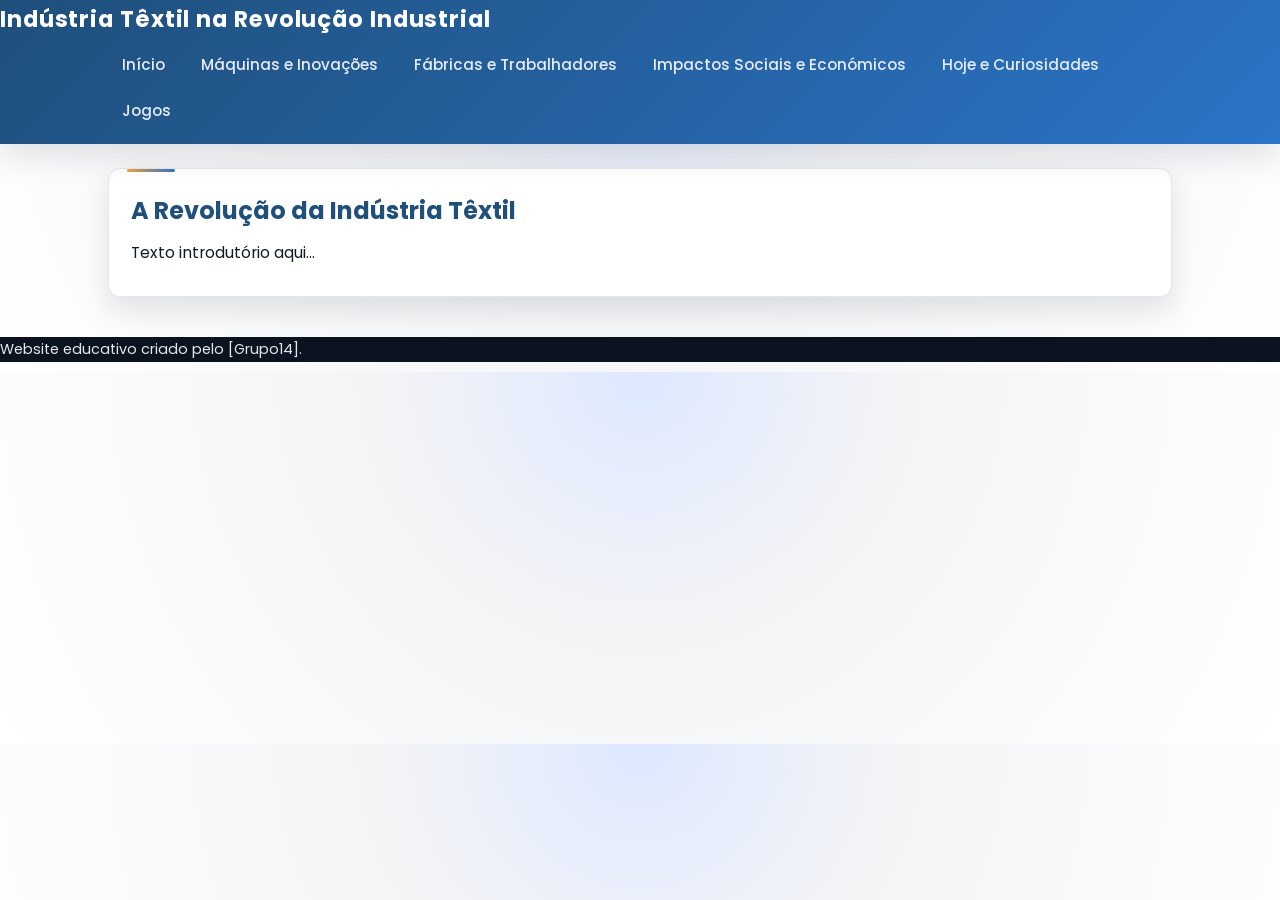
==== index.html @ 70cdae0c "Update index.html" ====
<!DOCTYPE html>
<html lang="pt">
<head>
  <meta charset="UTF-8">
  <title>Indústria Têxtil na Revolução Industrial</title>
  <link rel="stylesheet" href="style.css">
</head>
<body>
  <header>
    <h1>Indústria Têxtil na Revolução Industrial</h1>
    <nav>
      <a href="index.html">Início</a>
      <a href="maquinas.html">Máquinas e Inovações</a>
      <a href="fabricas.html">Fábricas e Trabalhadores</a>
      <a href="impactos.html">Impactos Sociais e Económicos</a>
      <a href="hoje.html">Hoje e Curiosidades</a>
      <a href="jogos.html">Jogos</a>
    </nav>
  </header>

  <main>
    <section>
      <h2>A Revolução da Indústria Têxtil</h2>
      <p>Texto introdutório aqui...</p>
    </section>
  </main>

  <footer>
    <p>Website educativo criado pelo [Grupo14].</p>
  </footer>
</body>
</html>
---- style.css ----
/* =========================
   FONTES E CORES
   ========================= */
@import url('https://fonts.googleapis.com/css2?family=Poppins:wght@300;400;600;700&display=swap');

:root {
  --bg: #f3f4f6;
  --bg-alt: #ffffff;
  --primary: #1f4f7b;      /* azul escuro */
  --primary-soft: #2b74c8; /* azul mais vivo */
  --accent: #f2a33a;       /* laranja */
  --text: #111827;
  --text-light: #6b7280;
  --border: #e5e7eb;
  --radius: 12px;
  --shadow: 0 12px 30px rgba(15, 23, 42, 0.12);
  --max-width: 1100px;
}

/* Reset básico */
* {
  margin: 0;
  padding: 0;
  box-sizing: border-box;
}

/* =========================
   BASE
   ========================= */
html {
  scroll-behavior: smooth;
}

body {
  font-family: 'Poppins', system-ui, -apple-system, BlinkMacSystemFont, sans-serif;
  background: radial-gradient(circle at top, #dde8ff 0, #f3f4f6 35%, #ffffff 100%);
  color: var(--text);
  line-height: 1.7;
}

/* =========================
   HEADER + NAVBAR
   ========================= */
header {
  background: linear-gradient(135deg, var(--primary), var(--primary-soft));
  color: #fff;
  box-shadow: var(--shadow);
  position: sticky;
  top: 0;
  z-index: 10;
}

header .wrapper,
footer .wrapper {
  max-width: var(--max-width);
  margin: 0 auto;
  padding: 12px 18px;
  display: flex;
  align-items: center;
  justify-content: space-between;
}

header h1 {
  font-size: 1.4rem;
  font-weight: 700;
  letter-spacing: 0.04em;
}

/* Se não usares .wrapper no HTML, não faz mal: o nav também funciona */
nav {
  max-width: var(--max-width);
  margin: 0 auto;
  padding: 8px 18px 14px;
  display: flex;
  flex-wrap: wrap;
  gap: 8px;
}

/* Estilo dos links do menu */
nav a {
  color: #e5ecff;
  text-decoration: none;
  padding: 6px 14px;
  border-radius: 999px;
  font-weight: 500;
  font-size: 0.95rem;
  transition: background 0.2s ease, transform 0.15s ease, box-shadow 0.15s ease;
}

nav a:hover {
  background: rgba(255, 255, 255, 0.18);
  box-shadow: 0 6px 14px rgba(15, 23, 42, 0.25);
  transform: translateY(-1px);
}

/* Responsivo */
@media (max-width: 720px) {
  header h1 {
    font-size: 1.1rem;
  }
  nav {
    flex-direction: row;
    flex-wrap: wrap;
  }
}

/* =========================
   MAIN / CONTEÚDO
   ========================= */
main {
  max-width: var(--max-width);
  margin: 24px auto 40px;
  padding: 0 18px;
}

/* Secções como cartões */
section {
  background: var(--bg-alt);
  border-radius: var(--radius);
  border: 1px solid var(--border);
  padding: 22px 22px 20px;
  margin-bottom: 22px;
  box-shadow: var(--shadow);
  position: relative;
  overflow: hidden;
}

/* Barra colorida discreta no topo das secções */
section::before {
  content: "";
  position: absolute;
  top: 0;
  left: 18px;
  width: 48px;
  height: 3px;
  border-radius: 999px;
  background: linear-gradient(90deg, var(--accent), var(--primary-soft));
}

/* Títulos */
h2 {
  font-size: 1.5rem;
  color: var(--primary);
  margin-bottom: 8px;
}

h3 {
  font-size: 1.15rem;
  color: var(--primary-soft);
  margin-top: 12px;
  margin-bottom: 4px;
}

/* Texto */
p {
  font-size: 0.98rem;
  color: var(--text);
  margin-bottom: 10px;
}

p + p {
  margin-top: 2px;
}

/* Texto mais leve (se quiseres usar <span class="sub">...) */
.sub {
  color: var(--text-light);
  font-size: 0.9rem;
}

/* Listas (linha do tempo, curiosidades) */
ul {
  list-style: none;
  margin-top: 8px;
}

ul li {
  position: relative;
  padding-left: 22px;
  margin-bottom: 6px;
  color: var(--text);
}

ul li::before {
  content: "";
  position: absolute;
  left: 6px;
  top: 8px;
  width: 8px;
  height: 8px;
  border-radius: 999px;
  background: var(--accent);
}

/* Links dentro do texto */
main a {
  color: var(--primary-soft);
  text-decoration: underline;
  text-underline-offset: 3px;
  text-decoration-thickness: 2px;
}

main a:hover {
  color: var(--accent);
}

/* =========================
   IMAGENS
   ========================= */
img {
  max-width: 100%;
  height: auto;
  border-radius: 10px;
  display: block;
  margin: 10px auto 0;
  box-shadow: 0 10px 20px rgba(15, 23, 42, 0.25);
}

/* =========================
   FOOTER
   ========================= */
footer {
  background: #0b1220;
  color: #e5e7eb;
  margin-top: 24px;
}

footer .wrapper {
  padding-top: 14px;
  padding-bottom: 14px;
  text-align: center;
}

footer p {
  font-size: 0.9rem;
  color: #e5e7eb;
}

/* =========================
   RESPONSIVO EXTRA
   ========================= */
@media (max-width: 480px) {
  main {
    padding: 0 12px;
  }
  section {
    padding: 18px 16px 16px;
  }
  h2 {
    font-size: 1.3rem;
  }
  p {
    font-size: 0.95rem;
  }
}
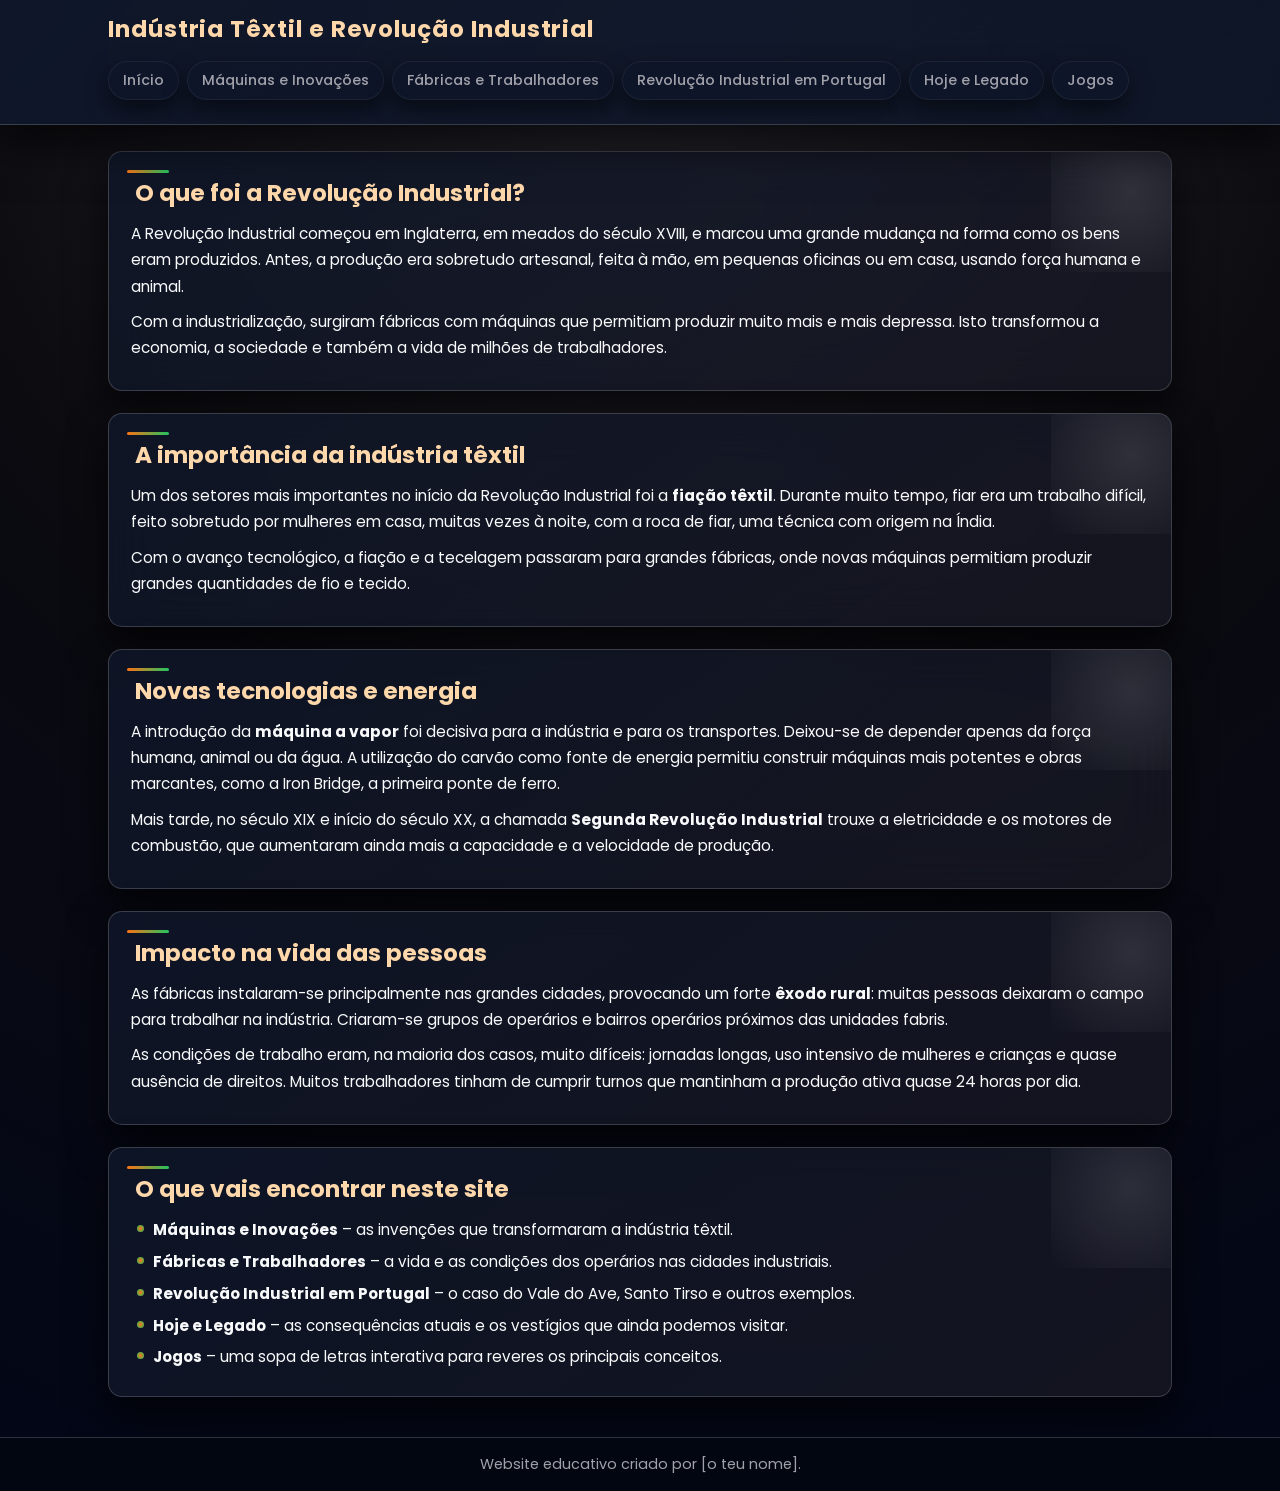
==== commit 8fc9f0f5: "Update index.html" ====
--- a/index.html
+++ b/index.html
@@ -2,31 +2,93 @@
 <html lang="pt">
 <head>
   <meta charset="UTF-8">
-  <title>Indústria Têxtil na Revolução Industrial</title>
+  <title>Início – Revolução Industrial</title>
   <link rel="stylesheet" href="style.css">
 </head>
 <body>
-  <header>
-    <h1>Indústria Têxtil na Revolução Industrial</h1>
-    <nav>
-      <a href="index.html">Início</a>
-      <a href="maquinas.html">Máquinas e Inovações</a>
-      <a href="fabricas.html">Fábricas e Trabalhadores</a>
-      <a href="impactos.html">Impactos Sociais e Económicos</a>
-      <a href="hoje.html">Hoje e Curiosidades</a>
-      <a href="jogos.html">Jogos</a>
-    </nav>
-  </header>
+<header>
+  <h1>Indústria Têxtil e Revolução Industrial</h1>
+  <nav>
+    <a href="index.html">Início</a>
+    <a href="maquinas.html">Máquinas e Inovações</a>
+    <a href="fabricas.html">Fábricas e Trabalhadores</a>
+    <a href="portugal.html">Revolução Industrial em Portugal</a>
+    <a href="hoje.html">Hoje e Legado</a>
+    <a href="jogos.html">Jogos</a>
+  </nav>
+</header>
 
-  <main>
-    <section>
-      <h2>A Revolução da Indústria Têxtil</h2>
-      <p>Texto introdutório aqui...</p>
-    </section>
-  </main>
+<main>
+  <section>
+    <h2>O que foi a Revolução Industrial?</h2>
+    <p>
+      A Revolução Industrial começou em Inglaterra, em meados do século XVIII, e marcou uma grande
+      mudança na forma como os bens eram produzidos. Antes, a produção era sobretudo artesanal,
+      feita à mão, em pequenas oficinas ou em casa, usando força humana e animal.
+    </p>
+    <p>
+      Com a industrialização, surgiram fábricas com máquinas que permitiam produzir muito mais e
+      mais depressa. Isto transformou a economia, a sociedade e também a vida de milhões de
+      trabalhadores.
+    </p>
+  </section>
 
-  <footer>
-    <p>Website educativo criado pelo [Grupo14].</p>
-  </footer>
+  <section>
+    <h2>A importância da indústria têxtil</h2>
+    <p>
+      Um dos setores mais importantes no início da Revolução Industrial foi a <strong>fiação têxtil</strong>.
+      Durante muito tempo, fiar era um trabalho difícil, feito sobretudo por mulheres em casa,
+      muitas vezes à noite, com a roca de fiar, uma técnica com origem na Índia.
+    </p>
+    <p>
+      Com o avanço tecnológico, a fiação e a tecelagem passaram para grandes fábricas, onde
+      novas máquinas permitiam produzir grandes quantidades de fio e tecido.
+    </p>
+  </section>
+
+  <section>
+    <h2>Novas tecnologias e energia</h2>
+    <p>
+      A introdução da <strong>máquina a vapor</strong> foi decisiva para a indústria e para os transportes.
+      Deixou-se de depender apenas da força humana, animal ou da água. A utilização do carvão
+      como fonte de energia permitiu construir máquinas mais potentes e obras marcantes, como a
+      Iron Bridge, a primeira ponte de ferro.
+    </p>
+    <p>
+      Mais tarde, no século XIX e início do século XX, a chamada <strong>Segunda Revolução Industrial</strong>
+      trouxe a eletricidade e os motores de combustão, que aumentaram ainda mais a capacidade
+      e a velocidade de produção.
+    </p>
+  </section>
+
+  <section>
+    <h2>Impacto na vida das pessoas</h2>
+    <p>
+      As fábricas instalaram-se principalmente nas grandes cidades, provocando um forte <strong>êxodo
+      rural</strong>: muitas pessoas deixaram o campo para trabalhar na indústria. Criaram-se grupos
+      de operários e bairros operários próximos das unidades fabris.
+    </p>
+    <p>
+      As condições de trabalho eram, na maioria dos casos, muito difíceis: jornadas longas,
+      uso intensivo de mulheres e crianças e quase ausência de direitos. Muitos trabalhadores
+      tinham de cumprir turnos que mantinham a produção ativa quase 24 horas por dia.
+    </p>
+  </section>
+
+  <section>
+    <h2>O que vais encontrar neste site</h2>
+    <ul>
+      <li><strong>Máquinas e Inovações</strong> – as invenções que transformaram a indústria têxtil.</li>
+      <li><strong>Fábricas e Trabalhadores</strong> – a vida e as condições dos operários nas cidades industriais.</li>
+      <li><strong>Revolução Industrial em Portugal</strong> – o caso do Vale do Ave, Santo Tirso e outros exemplos.</li>
+      <li><strong>Hoje e Legado</strong> – as consequências atuais e os vestígios que ainda podemos visitar.</li>
+      <li><strong>Jogos</strong> – uma sopa de letras interativa para reveres os principais conceitos.</li>
+    </ul>
+  </section>
+</main>
+
+<footer>
+  <p>Website educativo criado por [o teu nome].</p>
+</footer>
 </body>
 </html>
--- a/style.css
+++ b/style.css
@@ -1,23 +1,24 @@
 /* =========================
-   FONTES E CORES
+   FONTES E VARIÁVEIS
    ========================= */
 @import url('https://fonts.googleapis.com/css2?family=Poppins:wght@300;400;600;700&display=swap');
 
 :root {
-  --bg: #f3f4f6;
-  --bg-alt: #ffffff;
-  --primary: #1f4f7b;      /* azul escuro */
-  --primary-soft: #2b74c8; /* azul mais vivo */
-  --accent: #f2a33a;       /* laranja */
-  --text: #111827;
-  --text-light: #6b7280;
-  --border: #e5e7eb;
-  --radius: 12px;
-  --shadow: 0 12px 30px rgba(15, 23, 42, 0.12);
+  --bg-gradient: radial-gradient(circle at top, #27272f 0, #0b0b10 45%, #020617 100%);
+  --panel: rgba(15, 23, 42, 0.82);
+  --panel-soft: rgba(24, 24, 35, 0.78);
+  --border: rgba(248, 250, 252, 0.18);
+  --accent: #f97316;      /* laranja */
+  --accent-soft: #fed7aa;
+  --accent-2: #22c55e;    /* verde */
+  --text: #f9fafb;
+  --text-muted: #a1a1aa;
+  --radius: 14px;
+  --shadow: 0 18px 40px rgba(0, 0, 0, 0.65);
   --max-width: 1100px;
 }
 
-/* Reset básico */
+/* Reset */
 * {
   margin: 0;
   padding: 0;
@@ -33,142 +34,165 @@
 
 body {
   font-family: 'Poppins', system-ui, -apple-system, BlinkMacSystemFont, sans-serif;
-  background: radial-gradient(circle at top, #dde8ff 0, #f3f4f6 35%, #ffffff 100%);
+  background: var(--bg-gradient);
   color: var(--text);
   line-height: 1.7;
 }
 
 /* =========================
-   HEADER + NAVBAR
+   HEADER + NAVBAR (GLASS)
    ========================= */
 header {
-  background: linear-gradient(135deg, var(--primary), var(--primary-soft));
-  color: #fff;
-  box-shadow: var(--shadow);
   position: sticky;
   top: 0;
-  z-index: 10;
-}
-
-header .wrapper,
-footer .wrapper {
+  z-index: 20;
+  background: linear-gradient(
+      135deg,
+      rgba(15, 23, 42, 0.96),
+      rgba(15, 23, 42, 0.86)
+    );
+  backdrop-filter: blur(20px);
+  -webkit-backdrop-filter: blur(20px);
+  border-bottom: 1px solid var(--border);
+  box-shadow: var(--shadow);
+}
+
+header h1 {
   max-width: var(--max-width);
   margin: 0 auto;
-  padding: 12px 18px;
-  display: flex;
-  align-items: center;
-  justify-content: space-between;
-}
-
-header h1 {
-  font-size: 1.4rem;
+  padding: 10px 18px 0;
+  font-size: 1.45rem;
   font-weight: 700;
   letter-spacing: 0.04em;
-}
-
-/* Se não usares .wrapper no HTML, não faz mal: o nav também funciona */
+  color: var(--accent-soft);
+}
+
+/* NAV */
 nav {
   max-width: var(--max-width);
-  margin: 0 auto;
+  margin: 4px auto 10px;
   padding: 8px 18px 14px;
   display: flex;
   flex-wrap: wrap;
   gap: 8px;
 }
 
-/* Estilo dos links do menu */
 nav a {
-  color: #e5ecff;
+  color: var(--text-muted);
   text-decoration: none;
   padding: 6px 14px;
   border-radius: 999px;
   font-weight: 500;
-  font-size: 0.95rem;
-  transition: background 0.2s ease, transform 0.15s ease, box-shadow 0.15s ease;
+  font-size: 0.9rem;
+  background: rgba(15, 23, 42, 0.78);
+  border: 1px solid rgba(248, 250, 252, 0.06);
+  backdrop-filter: blur(12px);
+  -webkit-backdrop-filter: blur(12px);
+  box-shadow: 0 10px 22px rgba(0, 0, 0, 0.5);
+  transition: background 0.2s ease, color 0.2s ease, transform 0.12s ease,
+    box-shadow 0.12s ease, border-color 0.2s ease;
 }
 
 nav a:hover {
-  background: rgba(255, 255, 255, 0.18);
-  box-shadow: 0 6px 14px rgba(15, 23, 42, 0.25);
+  background: rgba(15, 23, 42, 0.98);
+  color: var(--accent-soft);
+  border-color: rgba(248, 250, 252, 0.3);
   transform: translateY(-1px);
+  box-shadow: 0 16px 30px rgba(0, 0, 0, 0.65);
 }
 
 /* Responsivo */
 @media (max-width: 720px) {
   header h1 {
-    font-size: 1.1rem;
-  }
-  nav {
-    flex-direction: row;
-    flex-wrap: wrap;
-  }
-}
-
-/* =========================
-   MAIN / CONTEÚDO
+    font-size: 1.15rem;
+  }
+}
+
+/* =========================
+   MAIN / SEÇÕES (PAINÉIS)
    ========================= */
 main {
   max-width: var(--max-width);
-  margin: 24px auto 40px;
+  margin: 26px auto 40px;
   padding: 0 18px;
 }
 
-/* Secções como cartões */
 section {
-  background: var(--bg-alt);
+  position: relative;
+  margin-bottom: 22px;
+  padding: 22px 22px 20px;
   border-radius: var(--radius);
+  background: linear-gradient(
+      145deg,
+      var(--panel),
+      var(--panel-soft)
+    );
   border: 1px solid var(--border);
-  padding: 22px 22px 20px;
-  margin-bottom: 22px;
+  backdrop-filter: blur(25px);
+  -webkit-backdrop-filter: blur(25px);
   box-shadow: var(--shadow);
-  position: relative;
   overflow: hidden;
 }
 
-/* Barra colorida discreta no topo das secções */
+/* brilho decorativo */
 section::before {
   content: "";
   position: absolute;
-  top: 0;
+  top: -40px;
+  right: -40px;
+  width: 160px;
+  height: 160px;
+  background: radial-gradient(circle, rgba(248, 250, 252, 0.13), transparent);
+  opacity: 0.9;
+}
+
+/* barra colorida junto ao título */
+section::after {
+  content: "";
+  position: absolute;
+  top: 18px;
   left: 18px;
-  width: 48px;
+  width: 42px;
   height: 3px;
   border-radius: 999px;
-  background: linear-gradient(90deg, var(--accent), var(--primary-soft));
-}
-
-/* Títulos */
+  background: linear-gradient(90deg, var(--accent), var(--accent-2));
+}
+
+/* =========================
+   TÍTULOS E TEXTO
+   ========================= */
 h2 {
-  font-size: 1.5rem;
-  color: var(--primary);
+  font-size: 1.45rem;
+  color: var(--accent-soft);
   margin-bottom: 8px;
+  padding-left: 4px;
 }
 
 h3 {
-  font-size: 1.15rem;
-  color: var(--primary-soft);
+  font-size: 1.1rem;
+  color: var(--accent);
   margin-top: 12px;
   margin-bottom: 4px;
 }
 
-/* Texto */
 p {
-  font-size: 0.98rem;
+  font-size: 0.96rem;
   color: var(--text);
-  margin-bottom: 10px;
+  margin-bottom: 9px;
 }
 
 p + p {
   margin-top: 2px;
 }
 
-/* Texto mais leve (se quiseres usar <span class="sub">...) */
 .sub {
-  color: var(--text-light);
-  font-size: 0.9rem;
-}
-
-/* Listas (linha do tempo, curiosidades) */
+  font-size: 0.88rem;
+  color: var(--text-muted);
+}
+
+/* =========================
+   LISTAS
+   ========================= */
 ul {
   list-style: none;
   margin-top: 8px;
@@ -179,6 +203,7 @@
   padding-left: 22px;
   margin-bottom: 6px;
   color: var(--text);
+  font-size: 0.95rem;
 }
 
 ul li::before {
@@ -186,54 +211,171 @@
   position: absolute;
   left: 6px;
   top: 8px;
-  width: 8px;
-  height: 8px;
-  border-radius: 999px;
-  background: var(--accent);
-}
-
-/* Links dentro do texto */
+  width: 7px;
+  height: 7px;
+  border-radius: 999px;
+  background: radial-gradient(circle, var(--accent), var(--accent-2));
+}
+
+/* =========================
+   IMAGENS
+   ========================= */
+img {
+  max-width: 100%;
+  height: auto;
+  border-radius: 12px;
+  display: block;
+  margin: 10px auto 0;
+  box-shadow: 0 16px 35px rgba(0, 0, 0, 0.7);
+  border: 1px solid rgba(248, 250, 252, 0.12);
+}
+
+/* =========================
+   LINKS NO CONTEÚDO
+   ========================= */
 main a {
-  color: var(--primary-soft);
+  color: var(--accent-soft);
   text-decoration: underline;
   text-underline-offset: 3px;
   text-decoration-thickness: 2px;
 }
 
 main a:hover {
-  color: var(--accent);
-}
-
-/* =========================
-   IMAGENS
-   ========================= */
-img {
-  max-width: 100%;
-  height: auto;
-  border-radius: 10px;
-  display: block;
-  margin: 10px auto 0;
-  box-shadow: 0 10px 20px rgba(15, 23, 42, 0.25);
+  color: var(--accent-2);
+}
+
+/* =========================
+   SOPA DE LETRAS (para jogos.html)
+   ========================= */
+.sopa-container {
+  display: flex;
+  flex-direction: column;
+  gap: 16px;
+  align-items: center;
+}
+
+.sopa-grid {
+  border-collapse: collapse;
+  margin-top: 10px;
+  user-select: none;
+}
+
+.sopa-grid td {
+  width: 32px;
+  height: 32px;
+  text-align: center;
+  vertical-align: middle;
+  border: 1px solid rgba(248, 250, 252, 0.25);
+  font-weight: 600;
+  text-transform: uppercase;
+  cursor: pointer;
+  background-color: rgba(15, 23, 42, 0.9);
+  color: #f9fafb; /* letras sempre visíveis */
+  transition: background 0.15s ease, color 0.15s ease, transform 0.08s ease;
+}
+
+.sopa-grid td:hover {
+  transform: translateY(-1px);
+}
+
+.sopa-grid td.selecionado {
+  background-color: #4b5563;
+  color: #f9fafb;
+}
+
+.sopa-grid td.certo {
+  background-color: #22c55e;
+  color: #ffffff;
+}
+
+.sopa-grid td.errado {
+  background-color: #fecaca;
+  color: #111827;
+}
+
+.lista-palavras {
+  display: flex;
+  flex-wrap: wrap;
+  gap: 8px 16px;
+  justify-content: center;
+  margin-top: 10px;
+}
+
+.lista-palavras span {
+  background: rgba(24, 24, 35, 0.85);
+  border-radius: 999px;
+  padding: 4px 10px;
+  font-size: 0.85rem;
+  font-weight: 600;
+  text-transform: uppercase;
+  color: var(--accent-soft);
+  border: 1px solid rgba(248, 250, 252, 0.18);
+}
+
+.lista-palavras span.encontrada {
+  background: #22c55e;
+  color: #ffffff;
+}
+
+.dica {
+  font-size: 0.9rem;
+  color: var(--text-muted);
+  text-align: center;
+  margin-top: 6px;
+}
+
+.botoes-jogo {
+  display: flex;
+  gap: 10px;
+  margin-top: 10px;
+  justify-content: center;
+  flex-wrap: wrap;
+}
+
+.botoes-jogo button {
+  padding: 6px 14px;
+  border-radius: 999px;
+  border: 1px solid rgba(248, 250, 252, 0.25);
+  background: rgba(24, 24, 35, 0.9);
+  color: var(--text);
+  font-weight: 600;
+  cursor: pointer;
+  box-shadow: 0 10px 24px rgba(0, 0, 0, 0.55);
+  transition: background 0.2s ease, transform 0.1s ease, box-shadow 0.1s ease,
+    border-color 0.2s ease;
+}
+
+.botoes-jogo button:hover {
+  background: rgba(15, 23, 42, 1);
+  border-color: var(--accent-soft);
+  transform: translateY(-1px);
+  box-shadow: 0 14px 30px rgba(0, 0, 0, 0.7);
+}
+
+.mensagem {
+  margin-top: 8px;
+  font-size: 0.95rem;
+  text-align: center;
+  font-weight: 600;
 }
 
 /* =========================
    FOOTER
    ========================= */
 footer {
-  background: #0b1220;
-  color: #e5e7eb;
-  margin-top: 24px;
-}
-
-footer .wrapper {
-  padding-top: 14px;
-  padding-bottom: 14px;
+  background: rgba(3, 7, 18, 0.96);
+  border-top: 1px solid var(--border);
+  backdrop-filter: blur(14px);
+  -webkit-backdrop-filter: blur(14px);
+}
+
+footer p {
+  max-width: var(--max-width);
+  margin: 0 auto;
+  padding: 14px 18px;
   text-align: center;
-}
-
-footer p {
   font-size: 0.9rem;
-  color: #e5e7eb;
+  color: var(--text-muted);
 }
 
 /* =========================
@@ -247,9 +389,9 @@
     padding: 18px 16px 16px;
   }
   h2 {
-    font-size: 1.3rem;
+    font-size: 1.25rem;
   }
   p {
-    font-size: 0.95rem;
-  }
-}
+    font-size: 0.93rem;
+  }
+}
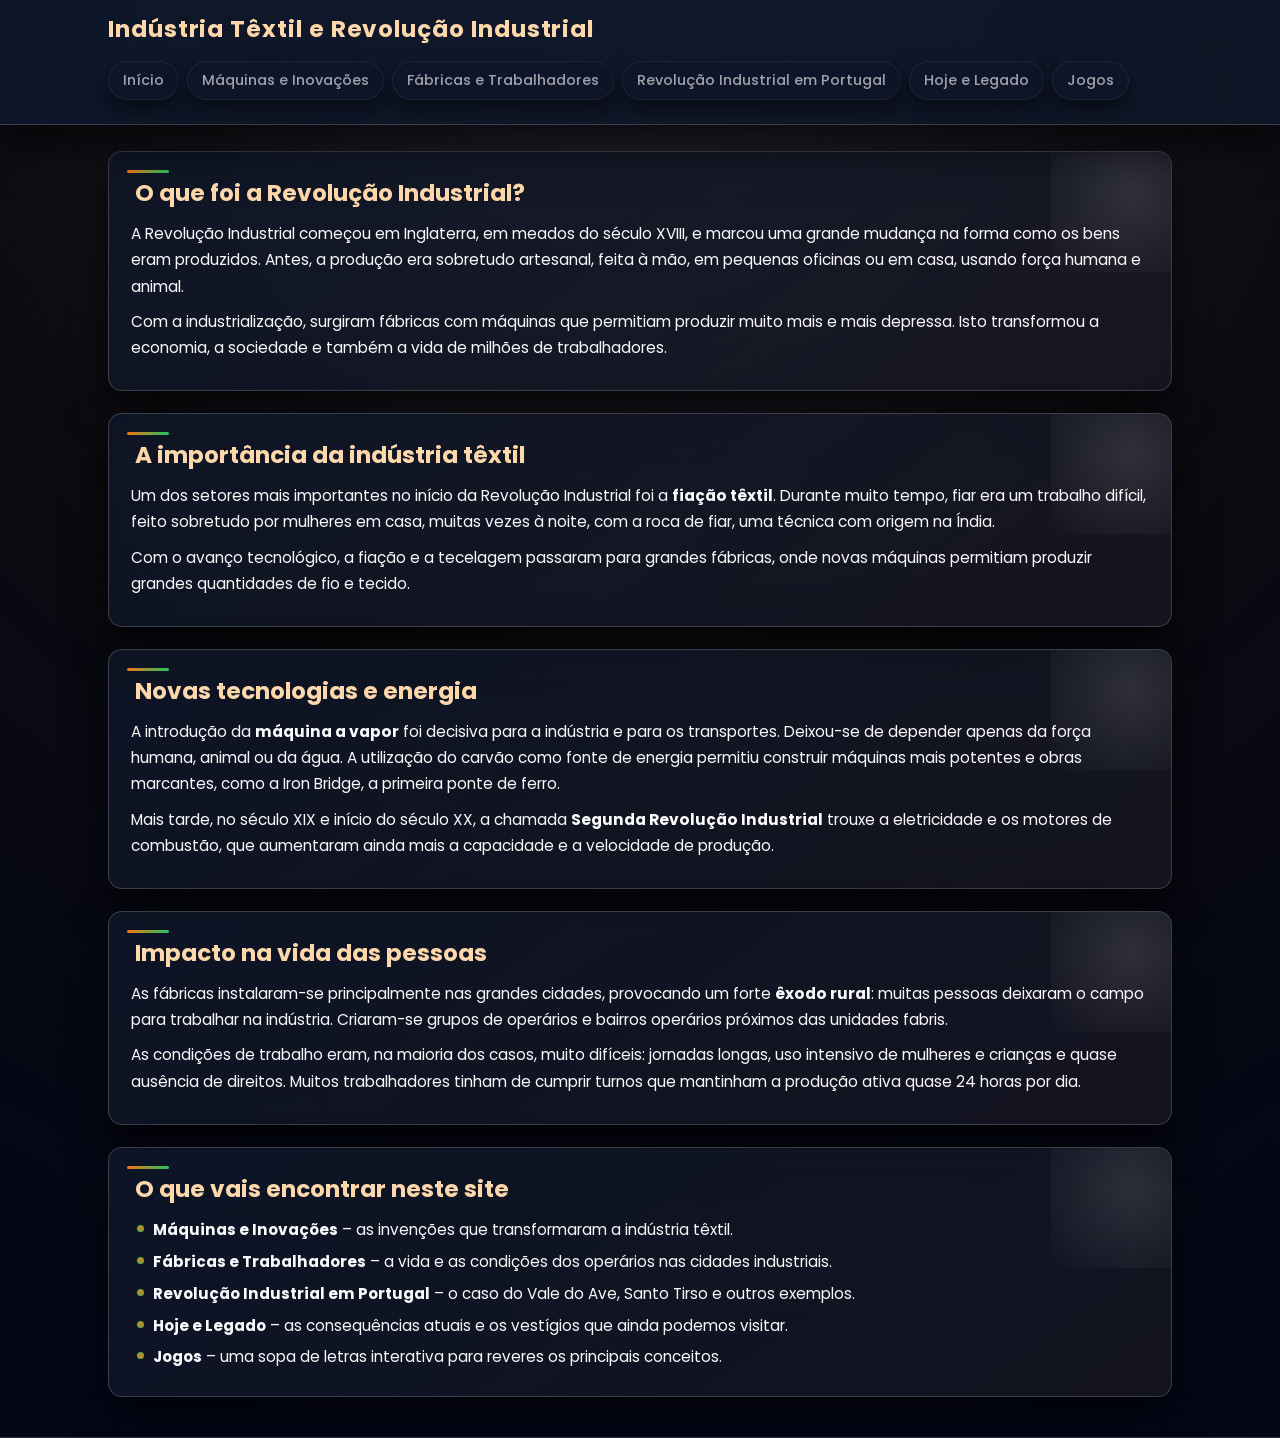
==== commit 09238fdc: "Update index.html" ====
--- a/index.html
+++ b/index.html
@@ -88,7 +88,7 @@
 </main>
 
 <footer>
-  <p>Website educativo criado por [o teu nome].</p>
 </footer>
+
 </body>
 </html>
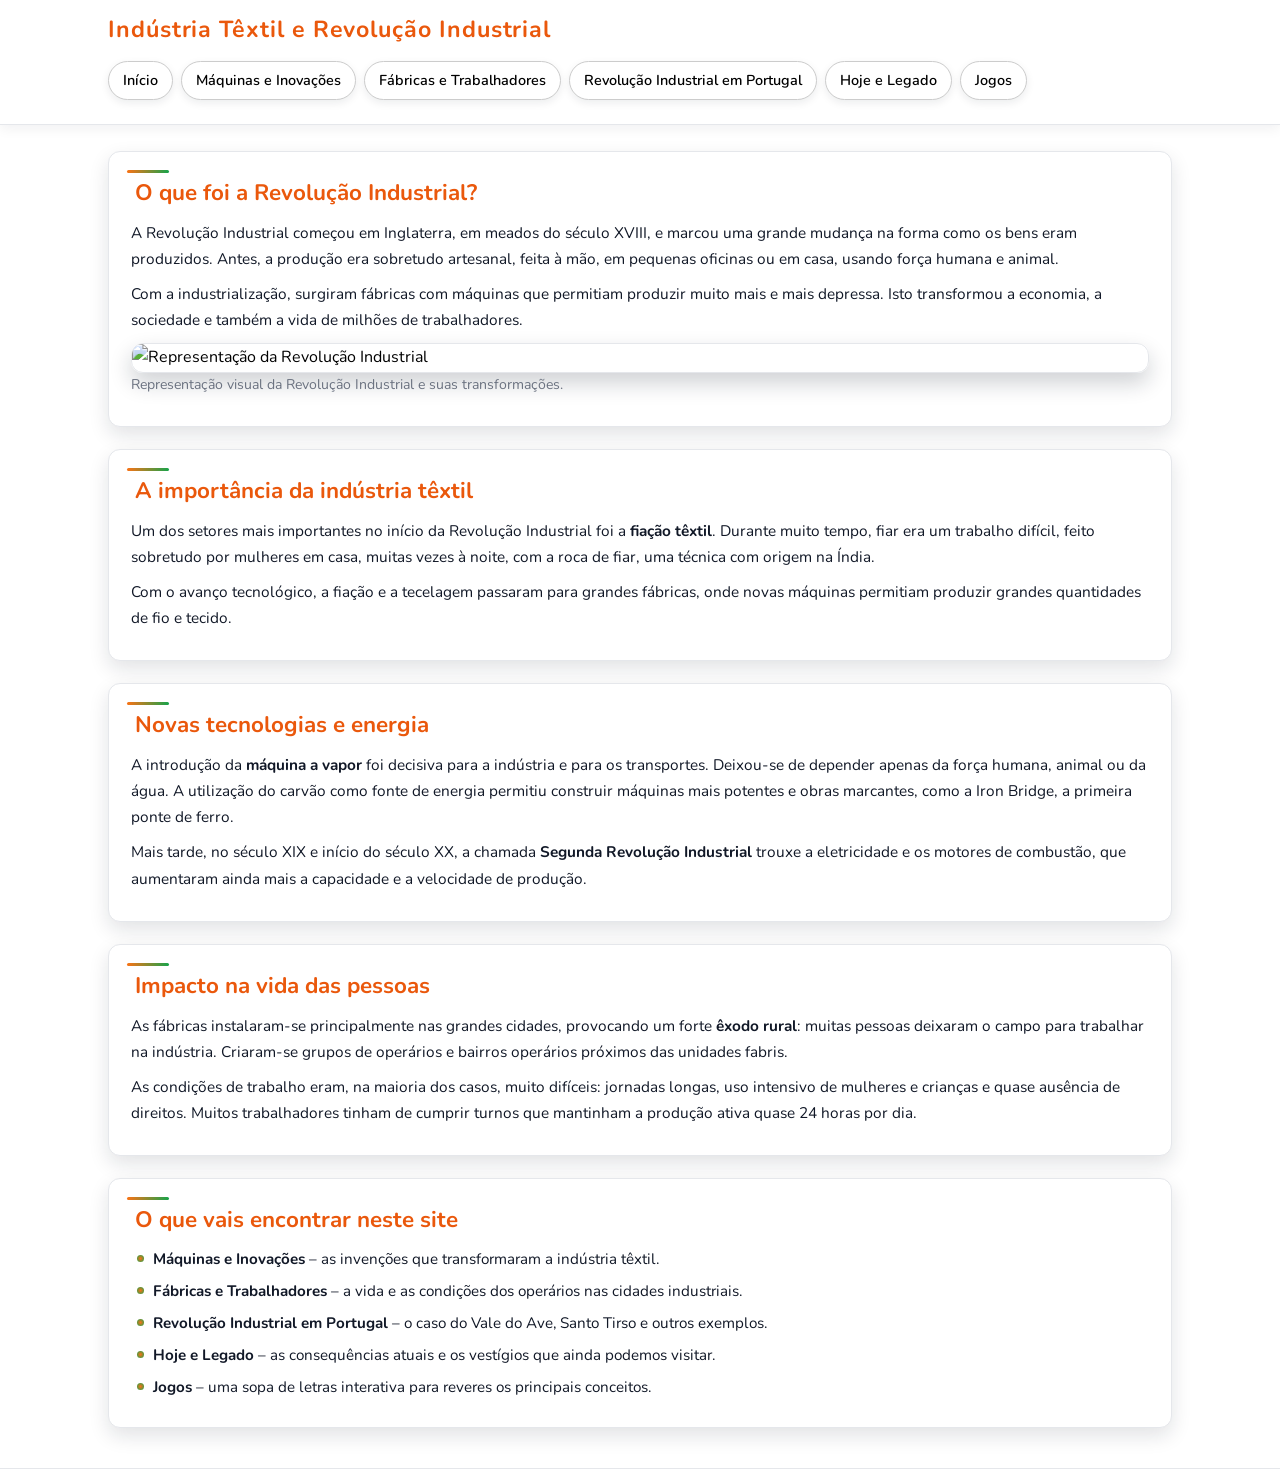
==== commit b6d7feca: "Update index.html" ====
--- a/index.html
+++ b/index.html
@@ -30,6 +30,12 @@
       Com a industrialização, surgiram fábricas com máquinas que permitiam produzir muito mais e
       mais depressa. Isto transformou a economia, a sociedade e também a vida de milhões de
       trabalhadores.
+    </p>
+    
+    <!-- IMAGEM POR BAIXO DA SECÇÃO "O que foi a Revolução Industrial?" -->
+    <img src="revolucao.png" alt="Representação da Revolução Industrial">
+    <p class="sub">
+      Representação visual da Revolução Industrial e suas transformações.
     </p>
   </section>
 
@@ -89,6 +95,5 @@
 
 <footer>
 </footer>
-
 </body>
 </html>
--- a/style.css
+++ b/style.css
@@ -1,24 +1,58 @@
 /* =========================
    FONTES E VARIÁVEIS
    ========================= */
-@import url('https://fonts.googleapis.com/css2?family=Poppins:wght@300;400;600;700&display=swap');
+@import url('https://fonts.googleapis.com/css2?family=Nunito:wght@300;400;600;700&display=swap');
+
+/* RESET DE CORES FORÇADO */
+* {
+  box-sizing: border-box;
+}
+
+html, body {
+  margin: 0;
+  padding: 0;
+  background: #ffffff !important;
+  color: #000000 !important;
+}
+
+/* header e nav totalmente claros */
+header {
+  background: #ffffff !important;
+  color: #000000 !important;
+}
+
+nav {
+  background: #ffffff !important;
+}
+
+nav a {
+  background: #ffffff !important;
+  color: #000000 !important;
+  border: 1px solid #cccccc !important;
+}
+
+/* cartões/sections brancos com texto preto */
+section {
+  background: #ffffff !important;
+  color: #000000 !important;
+}
+
 
 :root {
-  --bg-gradient: radial-gradient(circle at top, #27272f 0, #0b0b10 45%, #020617 100%);
-  --panel: rgba(15, 23, 42, 0.82);
-  --panel-soft: rgba(24, 24, 35, 0.78);
-  --border: rgba(248, 250, 252, 0.18);
-  --accent: #f97316;      /* laranja */
-  --accent-soft: #fed7aa;
-  --accent-2: #22c55e;    /* verde */
-  --text: #f9fafb;
-  --text-muted: #a1a1aa;
-  --radius: 14px;
-  --shadow: 0 18px 40px rgba(0, 0, 0, 0.65);
+  --bg: #f3f4f6;
+  --bg-alt: #ffffff;
+  --primary: #f97316;      /* laranja */
+  --primary-dark: #ea580c;
+  --accent: #16a34a;       /* verde */
+  --text: #111827;
+  --text-light: #6b7280;
+  --border: #e5e7eb;
+  --shadow: 0 8px 20px rgba(15, 23, 42, 0.12);
+  --radius: 12px;
   --max-width: 1100px;
 }
 
-/* Reset */
+/* Reset básico */
 * {
   margin: 0;
   padding: 0;
@@ -33,28 +67,22 @@
 }
 
 body {
-  font-family: 'Poppins', system-ui, -apple-system, BlinkMacSystemFont, sans-serif;
-  background: var(--bg-gradient);
+  font-family: 'Nunito', system-ui, -apple-system, BlinkMacSystemFont, sans-serif;
+  background: radial-gradient(circle at top, #ffffff 0, #f3f4f6 40%, #e5e7eb 100%);
   color: var(--text);
   line-height: 1.7;
 }
 
 /* =========================
-   HEADER + NAVBAR (GLASS)
+   HEADER + NAVBAR
    ========================= */
 header {
   position: sticky;
   top: 0;
   z-index: 20;
-  background: linear-gradient(
-      135deg,
-      rgba(15, 23, 42, 0.96),
-      rgba(15, 23, 42, 0.86)
-    );
-  backdrop-filter: blur(20px);
-  -webkit-backdrop-filter: blur(20px);
+  background: #ffffff;
   border-bottom: 1px solid var(--border);
-  box-shadow: var(--shadow);
+  box-shadow: 0 4px 12px rgba(15, 23, 42, 0.06);
 }
 
 header h1 {
@@ -64,7 +92,7 @@
   font-size: 1.45rem;
   font-weight: 700;
   letter-spacing: 0.04em;
-  color: var(--accent-soft);
+  color: var(--primary-dark);
 }
 
 /* NAV */
@@ -78,27 +106,25 @@
 }
 
 nav a {
-  color: var(--text-muted);
+  color: var(--text-light);
   text-decoration: none;
   padding: 6px 14px;
   border-radius: 999px;
-  font-weight: 500;
+  font-weight: 600;
   font-size: 0.9rem;
-  background: rgba(15, 23, 42, 0.78);
-  border: 1px solid rgba(248, 250, 252, 0.06);
-  backdrop-filter: blur(12px);
-  -webkit-backdrop-filter: blur(12px);
-  box-shadow: 0 10px 22px rgba(0, 0, 0, 0.5);
+  background: #f3f4f6;
+  border: 1px solid #e5e7eb;
+  box-shadow: 0 3px 8px rgba(15, 23, 42, 0.08);
   transition: background 0.2s ease, color 0.2s ease, transform 0.12s ease,
     box-shadow 0.12s ease, border-color 0.2s ease;
 }
 
 nav a:hover {
-  background: rgba(15, 23, 42, 0.98);
-  color: var(--accent-soft);
-  border-color: rgba(248, 250, 252, 0.3);
+  background: #ffffff;
+  color: var(--primary-dark);
+  border-color: #fed7aa;
   transform: translateY(-1px);
-  box-shadow: 0 16px 30px rgba(0, 0, 0, 0.65);
+  box-shadow: 0 7px 14px rgba(15, 23, 42, 0.14);
 }
 
 /* Responsivo */
@@ -109,7 +135,7 @@
 }
 
 /* =========================
-   MAIN / SEÇÕES (PAINÉIS)
+   MAIN / SEÇÕES
    ========================= */
 main {
   max-width: var(--max-width);
@@ -122,28 +148,10 @@
   margin-bottom: 22px;
   padding: 22px 22px 20px;
   border-radius: var(--radius);
-  background: linear-gradient(
-      145deg,
-      var(--panel),
-      var(--panel-soft)
-    );
+  background: var(--bg-alt);
   border: 1px solid var(--border);
-  backdrop-filter: blur(25px);
-  -webkit-backdrop-filter: blur(25px);
   box-shadow: var(--shadow);
   overflow: hidden;
-}
-
-/* brilho decorativo */
-section::before {
-  content: "";
-  position: absolute;
-  top: -40px;
-  right: -40px;
-  width: 160px;
-  height: 160px;
-  background: radial-gradient(circle, rgba(248, 250, 252, 0.13), transparent);
-  opacity: 0.9;
 }
 
 /* barra colorida junto ao título */
@@ -155,22 +163,22 @@
   width: 42px;
   height: 3px;
   border-radius: 999px;
-  background: linear-gradient(90deg, var(--accent), var(--accent-2));
+  background: linear-gradient(90deg, var(--primary), var(--accent));
 }
 
 /* =========================
    TÍTULOS E TEXTO
    ========================= */
 h2 {
-  font-size: 1.45rem;
-  color: var(--accent-soft);
+  font-size: 1.4rem;
+  color: var(--primary-dark);
   margin-bottom: 8px;
   padding-left: 4px;
 }
 
 h3 {
   font-size: 1.1rem;
-  color: var(--accent);
+  color: var(--primary);
   margin-top: 12px;
   margin-bottom: 4px;
 }
@@ -187,7 +195,7 @@
 
 .sub {
   font-size: 0.88rem;
-  color: var(--text-muted);
+  color: var(--text-light);
 }
 
 /* =========================
@@ -214,7 +222,7 @@
   width: 7px;
   height: 7px;
   border-radius: 999px;
-  background: radial-gradient(circle, var(--accent), var(--accent-2));
+  background: radial-gradient(circle, var(--primary), var(--accent));
 }
 
 /* =========================
@@ -226,26 +234,26 @@
   border-radius: 12px;
   display: block;
   margin: 10px auto 0;
-  box-shadow: 0 16px 35px rgba(0, 0, 0, 0.7);
-  border: 1px solid rgba(248, 250, 252, 0.12);
+  box-shadow: 0 10px 22px rgba(15, 23, 42, 0.2);
+  border: 1px solid #e5e7eb;
 }
 
 /* =========================
    LINKS NO CONTEÚDO
    ========================= */
 main a {
-  color: var(--accent-soft);
+  color: var(--primary-dark);
   text-decoration: underline;
   text-underline-offset: 3px;
   text-decoration-thickness: 2px;
 }
 
 main a:hover {
-  color: var(--accent-2);
-}
-
-/* =========================
-   SOPA DE LETRAS (para jogos.html)
+  color: var(--accent);
+}
+
+/* =========================
+   SOPA DE LETRAS (jogos.html)
    ========================= */
 .sopa-container {
   display: flex;
@@ -265,22 +273,23 @@
   height: 32px;
   text-align: center;
   vertical-align: middle;
-  border: 1px solid rgba(248, 250, 252, 0.25);
+  border: 1px solid #cbd5e1;
   font-weight: 600;
   text-transform: uppercase;
   cursor: pointer;
-  background-color: rgba(15, 23, 42, 0.9);
-  color: #f9fafb; /* letras sempre visíveis */
+  background-color: #ffffff;
+  color: #111827;
   transition: background 0.15s ease, color 0.15s ease, transform 0.08s ease;
 }
 
 .sopa-grid td:hover {
   transform: translateY(-1px);
+  background-color: #e5e7eb;
 }
 
 .sopa-grid td.selecionado {
-  background-color: #4b5563;
-  color: #f9fafb;
+  background-color: #bfdbfe;
+  color: #111827;
 }
 
 .sopa-grid td.certo {
@@ -302,14 +311,14 @@
 }
 
 .lista-palavras span {
-  background: rgba(24, 24, 35, 0.85);
+  background: #e5f0ff;
   border-radius: 999px;
   padding: 4px 10px;
   font-size: 0.85rem;
   font-weight: 600;
   text-transform: uppercase;
-  color: var(--accent-soft);
-  border: 1px solid rgba(248, 250, 252, 0.18);
+  color: #1d4ed8;
+  border: 1px solid #bfdbfe;
 }
 
 .lista-palavras span.encontrada {
@@ -319,7 +328,7 @@
 
 .dica {
   font-size: 0.9rem;
-  color: var(--text-muted);
+  color: var(--text-light);
   text-align: center;
   margin-top: 6px;
 }
@@ -335,21 +344,21 @@
 .botoes-jogo button {
   padding: 6px 14px;
   border-radius: 999px;
-  border: 1px solid rgba(248, 250, 252, 0.25);
-  background: rgba(24, 24, 35, 0.9);
-  color: var(--text);
+  border: 1px solid #d4d4d8;
+  background: #f3f4f6;
+  color: #111827;
   font-weight: 600;
   cursor: pointer;
-  box-shadow: 0 10px 24px rgba(0, 0, 0, 0.55);
+  box-shadow: 0 6px 16px rgba(15, 23, 42, 0.12);
   transition: background 0.2s ease, transform 0.1s ease, box-shadow 0.1s ease,
     border-color 0.2s ease;
 }
 
 .botoes-jogo button:hover {
-  background: rgba(15, 23, 42, 1);
-  border-color: var(--accent-soft);
+  background: #e5e7eb;
+  border-color: #fed7aa;
   transform: translateY(-1px);
-  box-shadow: 0 14px 30px rgba(0, 0, 0, 0.7);
+  box-shadow: 0 10px 20px rgba(15, 23, 42, 0.18);
 }
 
 .mensagem {
@@ -363,10 +372,8 @@
    FOOTER
    ========================= */
 footer {
-  background: rgba(3, 7, 18, 0.96);
+  background: #f3f4f6;
   border-top: 1px solid var(--border);
-  backdrop-filter: blur(14px);
-  -webkit-backdrop-filter: blur(14px);
 }
 
 footer p {
@@ -375,7 +382,7 @@
   padding: 14px 18px;
   text-align: center;
   font-size: 0.9rem;
-  color: var(--text-muted);
+  color: var(--text-light);
 }
 
 /* =========================
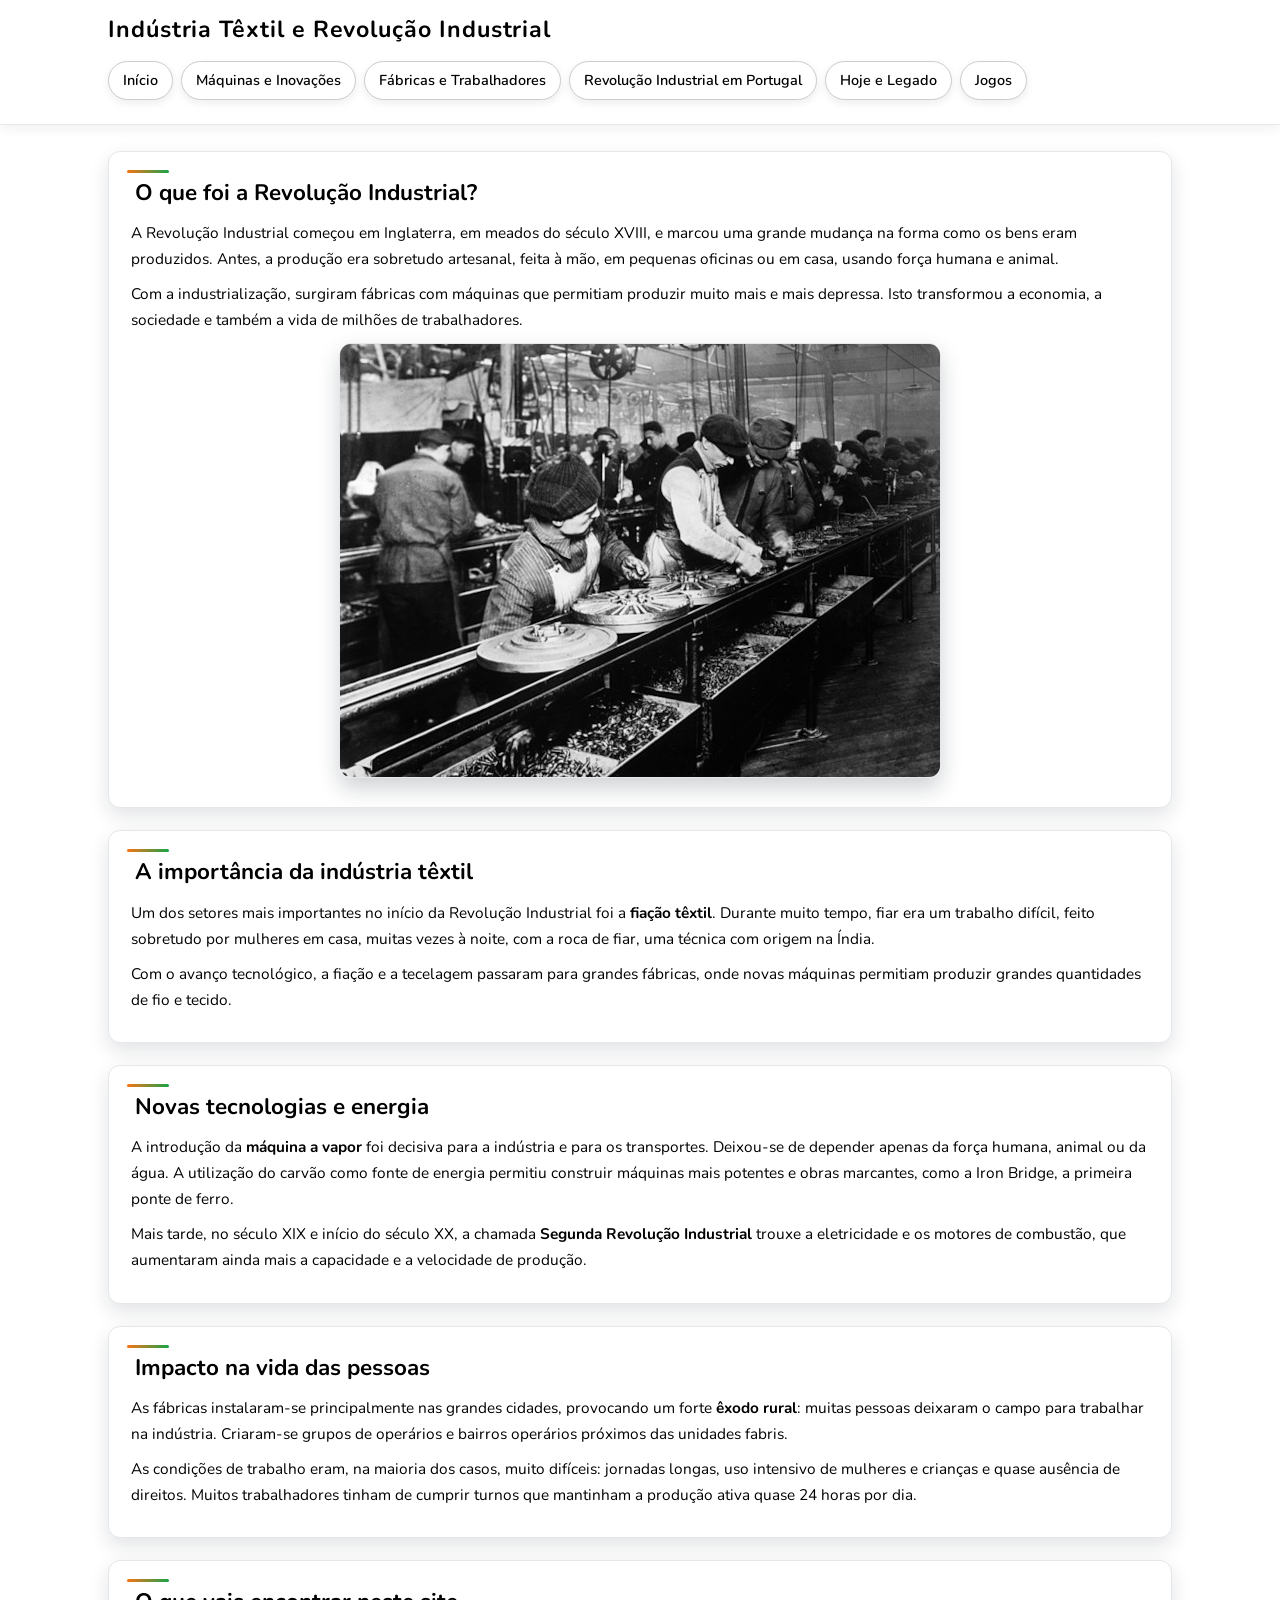
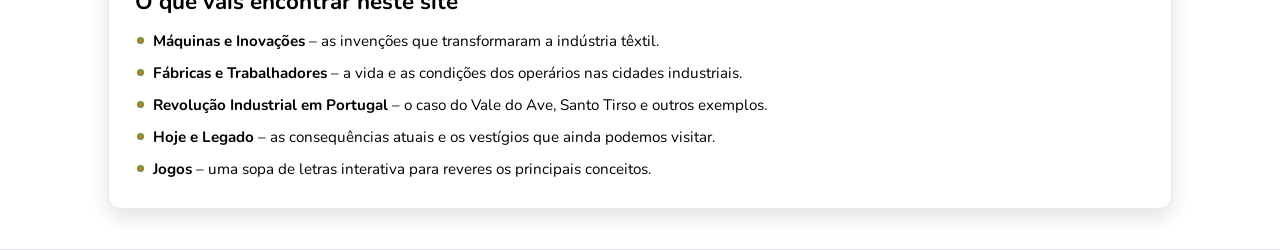
==== commit 16784e80: "Update index.html" ====
--- a/index.html
+++ b/index.html
@@ -35,7 +35,7 @@
     <!-- IMAGEM POR BAIXO DA SECÇÃO "O que foi a Revolução Industrial?" -->
     <img src="revolucao.png" alt="Representação da Revolução Industrial">
     <p class="sub">
-      Representação visual da Revolução Industrial e suas transformações.
+      
     </p>
   </section>
 
--- a/style.css
+++ b/style.css
@@ -3,22 +3,21 @@
    ========================= */
 @import url('https://fonts.googleapis.com/css2?family=Nunito:wght@300;400;600;700&display=swap');
 
-/* RESET DE CORES FORÇADO */
+/* RESET DE CORES FORÇADO – TUDO TEXTO PRETO */
 * {
   box-sizing: border-box;
+  color: #000000 !important;   /* força texto preto em tudo */
 }
 
 html, body {
   margin: 0;
   padding: 0;
   background: #ffffff !important;
-  color: #000000 !important;
 }
 
 /* header e nav totalmente claros */
 header {
   background: #ffffff !important;
-  color: #000000 !important;
 }
 
 nav {
@@ -27,13 +26,379 @@
 
 nav a {
   background: #ffffff !important;
-  color: #000000 !important;
   border: 1px solid #cccccc !important;
 }
 
-/* cartões/sections brancos com texto preto */
+/* cartões/sections brancos */
 section {
   background: #ffffff !important;
+}
+
+/* =========================
+   VARIÁVEIS – NÃO USAR MAIS CORES DE TEXTO
+   ========================= */
+:root {
+  --bg: #f3f4f6;
+  --bg-alt: #ffffff;
+  --primary: #f97316;      /* laranja */
+  --primary-dark: #000000; /* agora preto */
+  --accent: #16a34a;       /* verde */
+  --text: #000000;         /* TEXTO PRETO */
+  --text-light: #000000;   /* TEXTO “CLARO” TAMBÉM PRETO */
+  --border: #e5e7eb;
+  --shadow: 0 8px 20px rgba(15, 23, 42, 0.12);
+  --radius: 12px;
+  --max-width: 1100px;
+}
+
+/* Reset básico (sem mexer na cor) */
+* {
+  margin: 0;
+  padding: 0;
+  box-sizing: border-box;
+}
+
+/* =========================
+   BASE
+   ========================= */
+html {
+  scroll-behavior: smooth;
+}
+
+body {
+  font-family: 'Nunito', system-ui, -apple-system, BlinkMacSystemFont, sans-serif;
+  background: radial-gradient(circle at top, #ffffff 0, #f3f4f6 40%, #e5e7eb 100%);
+  color: #000000;
+}
+
+/* =========================
+   HEADER + NAVBAR
+   ========================= */
+header {
+  position: sticky;
+  top: 0;
+  z-index: 20;
+  background: #ffffff;
+  border-bottom: 1px solid var(--border);
+  box-shadow: 0 4px 12px rgba(15, 23, 42, 0.06);
+}
+
+header h1 {
+  max-width: var(--max-width);
+  margin: 0 auto;
+  padding: 10px 18px 0;
+  font-size: 1.45rem;
+  font-weight: 700;
+  letter-spacing: 0.04em;
+  color: #000000;    /* título preto */
+}
+
+/* NAV */
+nav {
+  max-width: var(--max-width);
+  margin: 4px auto 10px;
+  padding: 8px 18px 14px;
+  display: flex;
+  flex-wrap: wrap;
+  gap: 8px;
+}
+
+nav a {
+  color: #000000;
+  text-decoration: none;
+  padding: 6px 14px;
+  border-radius: 999px;
+  font-weight: 600;
+  font-size: 0.9rem;
+  background: #f3f4f6;
+  border: 1px solid #e5e7eb;
+  box-shadow: 0 3px 8px rgba(15, 23, 42, 0.08);
+  transition: background 0.2s ease, color 0.2s ease, transform 0.12s ease,
+    box-shadow 0.12s ease, border-color 0.2s ease;
+}
+
+nav a:hover {
+  background: #ffffff;
+  color: #000000;     /* hover preto */
+  border-color: #fed7aa;
+  transform: translateY(-1px);
+  box-shadow: 0 7px 14px rgba(15, 23, 42, 0.14);
+}
+
+/* Responsivo */
+@media (max-width: 720px) {
+  header h1 {
+    font-size: 1.15rem;
+  }
+}
+
+/* =========================
+   MAIN / SEÇÕES
+   ========================= */
+main {
+  max-width: var(--max-width);
+  margin: 26px auto 40px;
+  padding: 0 18px;
+}
+
+section {
+  position: relative;
+  margin-bottom: 22px;
+  padding: 22px 22px 20px;
+  border-radius: var(--radius);
+  background: var(--bg-alt);
+  border: 1px solid var(--border);
+  box-shadow: var(--shadow);
+  overflow: hidden;
+}
+
+/* barra colorida junto ao título */
+section::after {
+  content: "";
+  position: absolute;
+  top: 18px;
+  left: 18px;
+  width: 42px;
+  height: 3px;
+  border-radius: 999px;
+  background: linear-gradient(90deg, var(--primary), var(--accent));
+}
+
+/* =========================
+   TÍTULOS E TEXTO
+   ========================= */
+h2 {
+  font-size: 1.4rem;
+  color: #000000;
+  margin-bottom: 8px;
+  padding-left: 4px;
+}
+
+h3 {
+  font-size: 1.1rem;
+  color: #000000;
+  margin-top: 12px;
+  margin-bottom: 4px;
+}
+
+p {
+  font-size: 0.96rem;
+  color: #000000;
+  margin-bottom: 9px;
+}
+
+p + p {
+  margin-top: 2px;
+}
+
+.sub {
+  font-size: 0.88rem;
+  color: #000000;  /* subtítulo também preto */
+}
+
+/* =========================
+   LISTAS
+   ========================= */
+ul {
+  list-style: none;
+  margin-top: 8px;
+}
+
+ul li {
+  position: relative;
+  padding-left: 22px;
+  margin-bottom: 6px;
+  color: #000000;
+  font-size: 0.95rem;
+}
+
+ul li::before {
+  content: "";
+  position: absolute;
+  left: 6px;
+  top: 8px;
+  width: 7px;
+  height: 7px;
+  border-radius: 999px;
+  background: radial-gradient(circle, var(--primary), var(--accent));
+}
+
+/* =========================
+   IMAGENS
+   ========================= */
+img {
+  max-width: 100%;
+  height: auto;
+  border-radius: 12px;
+  display: block;
+  margin: 10px auto 0;
+  box-shadow: 0 10px 22px rgba(15, 23, 42, 0.2);
+  border: 1px solid #e5e7eb;
+}
+
+/* =========================
+   LINKS NO CONTEÚDO
+   ========================= */
+main a {
+  color: #000000;          /* links pretos */
+  text-decoration: underline;
+  text-underline-offset: 3px;
+  text-decoration-thickness: 2px;
+}
+
+main a:hover {
+  color: #000000;          /* hover também preto */
+}
+
+/* =========================
+   SOPA DE LETRAS (jogos.html)
+   ========================= */
+.sopa-container {
+  display: flex;
+  flex-direction: column;
+  gap: 16px;
+  align-items: center;
+}
+
+.sopa-grid {
+  border-collapse: collapse;
+  margin-top: 10px;
+  user-select: none;
+}
+
+.sopa-grid td {
+  width: 32px;
+  height: 32px;
+  text-align: center;
+  vertical-align: middle;
+  border: 1px solid #cbd5e1;
+  font-weight: 600;
+  text-transform: uppercase;
+  cursor: pointer;
+  background-color: #ffffff;
+  color: #000000;
+  transition: background 0.15s ease, color 0.15s ease, transform 0.08s ease;
+}
+
+.sopa-grid td:hover {
+  transform: translateY(-1px);
+  background-color: #e5e7eb;
+}
+
+.sopa-grid td.selecionado {
+  background-color: #bfdbfe;
+  color: #000000;
+}
+
+.sopa-grid td.certo {
+  background-color: #22c55e;
+  color: #ffffff;
+}
+
+.sopa-grid td.errado {
+  background-color: #fecaca;
+  color: #000000;
+}
+
+.lista-palavras {
+  display: flex;
+  flex-wrap: wrap;
+  gap: 8px 16px;
+  justify-content: center;
+  margin-top: 10px;
+}
+
+.lista-palavras span {
+  background: #e5f0ff;
+  border-radius: 999px;
+  padding: 4px 10px;
+  font-size: 0.85rem;
+  font-weight: 600;
+  text-transform: uppercase;
+  color: #000000;
+  border: 1px solid #bfdbfe;
+}
+
+.lista-palavras span.encontrada {
+  background: #22c55e;
+  color: #ffffff;
+}
+
+.dica {
+  font-size: 0.9rem;
+  color: #000000;
+}
+
+.botoes-jogo {
+  display: flex;
+  gap: 10px;
+  margin-top: 10px;
+  justify-content: center;
+  flex-wrap: wrap;
+}
+
+.botoes-jogo button {
+  padding: 6px 14px;
+  border-radius: 999px;
+  border: 1px solid #d4d4d8;
+  background: #f3f4f6;
+  color: #000000;
+  font-weight: 600;
+  cursor: pointer;
+  box-shadow: 0 6px 16px rgba(15, 23, 42, 0.12);
+  transition: background 0.2s ease, transform 0.1s ease, box-shadow 0.1s ease,
+    border-color 0.2s ease;
+}
+
+.botoes-jogo button:hover {
+  background: #e5e7eb;
+  border-color: #fed7aa;
+  transform: translateY(-1px);
+  box-shadow: 0 10px 20px rgba(15, 23, 42, 0.18);
+}
+
+.mensagem {
+  margin-top: 8px;
+  font-size: 0.95rem;
+  text-align: center;
+  font-weight: 600;
+  color: #000000;
+}
+
+/* =========================
+   FOOTER
+   ========================= */
+footer {
+  background: #f3f4f6;
+  border-top: 1px solid var(--border);
+}
+
+footer p {
+  max-width: var(--max-width);
+  margin: 0 auto;
+  padding: 14px 18px;
+  text-align: center;
+  font-size: 0.9rem;
+  color: #000000;
+}
+
+/* =========================
+   RESPONSIVO EXTRA
+   ========================= */
+@media (max-width: 480px) {
+  main {
+    padding: 0 12px;
+  }
+  section {
+    padding: 18px 16px 16px;
+  }
+  h2 {
+    font-size: 1.25rem;
+  }
+  p {
+    font-size: 0.93rem;
+  }
+}
   color: #000000 !important;
 }
 
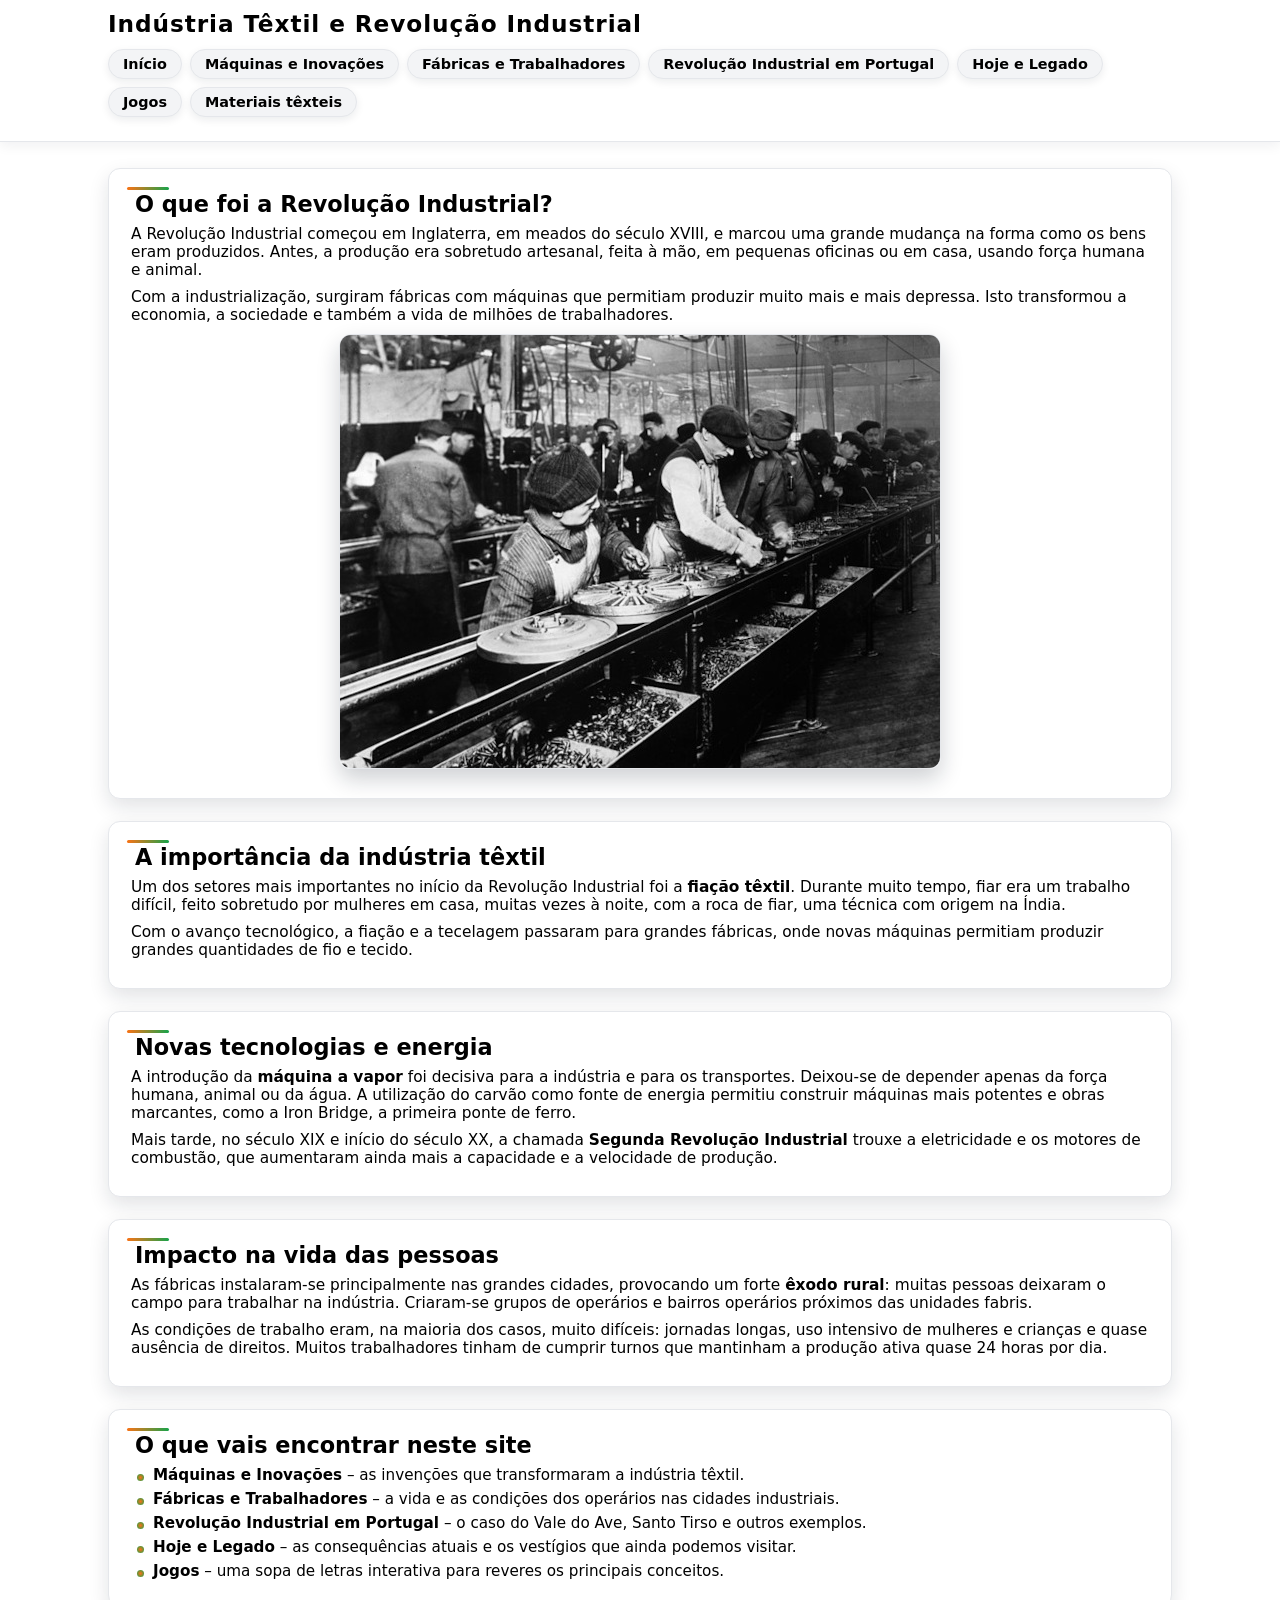
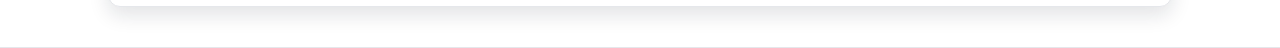
==== commit 45999370: "Update index.html" ====
--- a/index.html
+++ b/index.html
@@ -15,6 +15,7 @@
     <a href="portugal.html">Revolução Industrial em Portugal</a>
     <a href="hoje.html">Hoje e Legado</a>
     <a href="jogos.html">Jogos</a>
+    <a href="materiais.html">Materiais têxteis</a>
   </nav>
 </header>
 
--- a/style.css
+++ b/style.css
@@ -1,101 +1,42 @@
 /* =========================
-   FONTES E VARIÁVEIS
+   BASE GERAL DO SITE
    ========================= */
-@import url('https://fonts.googleapis.com/css2?family=Nunito:wght@300;400;600;700&display=swap');
-
-/* RESET DE CORES FORÇADO – TUDO TEXTO PRETO */
-* {
-  box-sizing: border-box;
-  color: #000000 !important;   /* força texto preto em tudo */
-}
-
-html, body {
-  margin: 0;
-  padding: 0;
-  background: #ffffff !important;
-}
-
-/* header e nav totalmente claros */
-header {
-  background: #ffffff !important;
-}
-
-nav {
-  background: #ffffff !important;
-}
-
-nav a {
-  background: #ffffff !important;
-  border: 1px solid #cccccc !important;
-}
-
-/* cartões/sections brancos */
-section {
-  background: #ffffff !important;
-}
-
-/* =========================
-   VARIÁVEIS – NÃO USAR MAIS CORES DE TEXTO
-   ========================= */
-:root {
-  --bg: #f3f4f6;
-  --bg-alt: #ffffff;
-  --primary: #f97316;      /* laranja */
-  --primary-dark: #000000; /* agora preto */
-  --accent: #16a34a;       /* verde */
-  --text: #000000;         /* TEXTO PRETO */
-  --text-light: #000000;   /* TEXTO “CLARO” TAMBÉM PRETO */
-  --border: #e5e7eb;
-  --shadow: 0 8px 20px rgba(15, 23, 42, 0.12);
-  --radius: 12px;
-  --max-width: 1100px;
-}
-
-/* Reset básico (sem mexer na cor) */
 * {
   margin: 0;
   padding: 0;
   box-sizing: border-box;
 }
 
-/* =========================
-   BASE
-   ========================= */
-html {
-  scroll-behavior: smooth;
-}
-
-body {
+html, body {
+  margin: 0;
+  padding: 0;
+  background: #ffffff;
+  color: #000000;
   font-family: 'Nunito', system-ui, -apple-system, BlinkMacSystemFont, sans-serif;
-  background: radial-gradient(circle at top, #ffffff 0, #f3f4f6 40%, #e5e7eb 100%);
-  color: #000000;
-}
-
-/* =========================
-   HEADER + NAVBAR
-   ========================= */
+}
+
+/* HEADER + NAV */
 header {
   position: sticky;
   top: 0;
   z-index: 20;
   background: #ffffff;
-  border-bottom: 1px solid var(--border);
+  border-bottom: 1px solid #e5e7eb;
   box-shadow: 0 4px 12px rgba(15, 23, 42, 0.06);
 }
 
 header h1 {
-  max-width: var(--max-width);
+  max-width: 1100px;
   margin: 0 auto;
   padding: 10px 18px 0;
   font-size: 1.45rem;
   font-weight: 700;
   letter-spacing: 0.04em;
-  color: #000000;    /* título preto */
-}
-
-/* NAV */
+  color: #000000;
+}
+
 nav {
-  max-width: var(--max-width);
+  max-width: 1100px;
   margin: 4px auto 10px;
   padding: 8px 18px 14px;
   display: flex;
@@ -119,24 +60,15 @@
 
 nav a:hover {
   background: #ffffff;
-  color: #000000;     /* hover preto */
+  color: #000000;
   border-color: #fed7aa;
   transform: translateY(-1px);
   box-shadow: 0 7px 14px rgba(15, 23, 42, 0.14);
 }
 
-/* Responsivo */
-@media (max-width: 720px) {
-  header h1 {
-    font-size: 1.15rem;
-  }
-}
-
-/* =========================
-   MAIN / SEÇÕES
-   ========================= */
+/* MAIN E SEÇÕES */
 main {
-  max-width: var(--max-width);
+  max-width: 1100px;
   margin: 26px auto 40px;
   padding: 0 18px;
 }
@@ -145,14 +77,13 @@
   position: relative;
   margin-bottom: 22px;
   padding: 22px 22px 20px;
-  border-radius: var(--radius);
-  background: var(--bg-alt);
-  border: 1px solid var(--border);
-  box-shadow: var(--shadow);
+  border-radius: 12px;
+  background: #ffffff;
+  border: 1px solid #e5e7eb;
+  box-shadow: 0 8px 20px rgba(15, 23, 42, 0.12);
   overflow: hidden;
 }
 
-/* barra colorida junto ao título */
 section::after {
   content: "";
   position: absolute;
@@ -161,12 +92,10 @@
   width: 42px;
   height: 3px;
   border-radius: 999px;
-  background: linear-gradient(90deg, var(--primary), var(--accent));
-}
-
-/* =========================
-   TÍTULOS E TEXTO
-   ========================= */
+  background: linear-gradient(90deg, #f97316, #16a34a);
+}
+
+/* TÍTULOS E TEXTO */
 h2 {
   font-size: 1.4rem;
   color: #000000;
@@ -193,12 +122,10 @@
 
 .sub {
   font-size: 0.88rem;
-  color: #000000;  /* subtítulo também preto */
-}
-
-/* =========================
-   LISTAS
-   ========================= */
+  color: #000000;
+}
+
+/* LISTAS */
 ul {
   list-style: none;
   margin-top: 8px;
@@ -220,12 +147,22 @@
   width: 7px;
   height: 7px;
   border-radius: 999px;
-  background: radial-gradient(circle, var(--primary), var(--accent));
-}
-
-/* =========================
-   IMAGENS
-   ========================= */
+  background: radial-gradient(circle, #f97316, #16a34a);
+}
+
+/* LINKS NO CONTEÚDO */
+main a {
+  color: #000000;
+  text-decoration: underline;
+  text-underline-offset: 3px;
+  text-decoration-thickness: 2px;
+}
+
+main a:hover {
+  color: #000000;
+}
+
+/* IMAGENS */
 img {
   max-width: 100%;
   height: auto;
@@ -236,22 +173,23 @@
   border: 1px solid #e5e7eb;
 }
 
+/* FOOTER */
+footer {
+  background: #f3f4f6;
+  border-top: 1px solid #e5e7eb;
+}
+
+footer p {
+  max-width: 1100px;
+  margin: 0 auto;
+  padding: 14px 18px;
+  text-align: center;
+  font-size: 0.9rem;
+  color: #000000;
+}
+
 /* =========================
-   LINKS NO CONTEÚDO
-   ========================= */
-main a {
-  color: #000000;          /* links pretos */
-  text-decoration: underline;
-  text-underline-offset: 3px;
-  text-decoration-thickness: 2px;
-}
-
-main a:hover {
-  color: #000000;          /* hover também preto */
-}
-
-/* =========================
-   SOPA DE LETRAS (jogos.html)
+   SOPA DE LETRAS – NOVO CÓDIGO
    ========================= */
 .sopa-container {
   display: flex;
@@ -266,6 +204,7 @@
   user-select: none;
 }
 
+/* fundo escuro, letras claras bem visíveis */
 .sopa-grid td {
   width: 32px;
   height: 32px;
@@ -275,19 +214,18 @@
   font-weight: 600;
   text-transform: uppercase;
   cursor: pointer;
-  background-color: #ffffff;
-  color: #000000;
+  background-color: #111827;
+  color: #f9fafb;
   transition: background 0.15s ease, color 0.15s ease, transform 0.08s ease;
 }
 
 .sopa-grid td:hover {
   transform: translateY(-1px);
-  background-color: #e5e7eb;
 }
 
 .sopa-grid td.selecionado {
-  background-color: #bfdbfe;
-  color: #000000;
+  background-color: #4b5563;
+  color: #f9fafb;
 }
 
 .sopa-grid td.certo {
@@ -297,7 +235,7 @@
 
 .sopa-grid td.errado {
   background-color: #fecaca;
-  color: #000000;
+  color: #111827;
 }
 
 .lista-palavras {
@@ -312,10 +250,10 @@
   background: #e5f0ff;
   border-radius: 999px;
   padding: 4px 10px;
-  font-size: 0.85rem;
+  font-size: 0.9rem;
   font-weight: 600;
   text-transform: uppercase;
-  color: #000000;
+  color: #1f4f7b;
   border: 1px solid #bfdbfe;
 }
 
@@ -326,7 +264,9 @@
 
 .dica {
   font-size: 0.9rem;
-  color: #000000;
+  color: #6b7280;
+  text-align: center;
+  margin-top: 6px;
 }
 
 .botoes-jogo {
@@ -340,21 +280,17 @@
 .botoes-jogo button {
   padding: 6px 14px;
   border-radius: 999px;
-  border: 1px solid #d4d4d8;
-  background: #f3f4f6;
-  color: #000000;
+  border: none;
+  background: #1f4f7b;
+  color: #ffffff;
   font-weight: 600;
   cursor: pointer;
-  box-shadow: 0 6px 16px rgba(15, 23, 42, 0.12);
-  transition: background 0.2s ease, transform 0.1s ease, box-shadow 0.1s ease,
-    border-color 0.2s ease;
+  transition: background 0.2s ease, transform 0.1s ease;
 }
 
 .botoes-jogo button:hover {
-  background: #e5e7eb;
-  border-color: #fed7aa;
+  background: #2b74c8;
   transform: translateY(-1px);
-  box-shadow: 0 10px 20px rgba(15, 23, 42, 0.18);
 }
 
 .mensagem {
@@ -365,26 +301,7 @@
   color: #000000;
 }
 
-/* =========================
-   FOOTER
-   ========================= */
-footer {
-  background: #f3f4f6;
-  border-top: 1px solid var(--border);
-}
-
-footer p {
-  max-width: var(--max-width);
-  margin: 0 auto;
-  padding: 14px 18px;
-  text-align: center;
-  font-size: 0.9rem;
-  color: #000000;
-}
-
-/* =========================
-   RESPONSIVO EXTRA
-   ========================= */
+/* RESPONSIVO EXTRA */
 @media (max-width: 480px) {
   main {
     padding: 0 12px;
@@ -399,371 +316,3 @@
     font-size: 0.93rem;
   }
 }
-  color: #000000 !important;
-}
-
-
-:root {
-  --bg: #f3f4f6;
-  --bg-alt: #ffffff;
-  --primary: #f97316;      /* laranja */
-  --primary-dark: #ea580c;
-  --accent: #16a34a;       /* verde */
-  --text: #111827;
-  --text-light: #6b7280;
-  --border: #e5e7eb;
-  --shadow: 0 8px 20px rgba(15, 23, 42, 0.12);
-  --radius: 12px;
-  --max-width: 1100px;
-}
-
-/* Reset básico */
-* {
-  margin: 0;
-  padding: 0;
-  box-sizing: border-box;
-}
-
-/* =========================
-   BASE
-   ========================= */
-html {
-  scroll-behavior: smooth;
-}
-
-body {
-  font-family: 'Nunito', system-ui, -apple-system, BlinkMacSystemFont, sans-serif;
-  background: radial-gradient(circle at top, #ffffff 0, #f3f4f6 40%, #e5e7eb 100%);
-  color: var(--text);
-  line-height: 1.7;
-}
-
-/* =========================
-   HEADER + NAVBAR
-   ========================= */
-header {
-  position: sticky;
-  top: 0;
-  z-index: 20;
-  background: #ffffff;
-  border-bottom: 1px solid var(--border);
-  box-shadow: 0 4px 12px rgba(15, 23, 42, 0.06);
-}
-
-header h1 {
-  max-width: var(--max-width);
-  margin: 0 auto;
-  padding: 10px 18px 0;
-  font-size: 1.45rem;
-  font-weight: 700;
-  letter-spacing: 0.04em;
-  color: var(--primary-dark);
-}
-
-/* NAV */
-nav {
-  max-width: var(--max-width);
-  margin: 4px auto 10px;
-  padding: 8px 18px 14px;
-  display: flex;
-  flex-wrap: wrap;
-  gap: 8px;
-}
-
-nav a {
-  color: var(--text-light);
-  text-decoration: none;
-  padding: 6px 14px;
-  border-radius: 999px;
-  font-weight: 600;
-  font-size: 0.9rem;
-  background: #f3f4f6;
-  border: 1px solid #e5e7eb;
-  box-shadow: 0 3px 8px rgba(15, 23, 42, 0.08);
-  transition: background 0.2s ease, color 0.2s ease, transform 0.12s ease,
-    box-shadow 0.12s ease, border-color 0.2s ease;
-}
-
-nav a:hover {
-  background: #ffffff;
-  color: var(--primary-dark);
-  border-color: #fed7aa;
-  transform: translateY(-1px);
-  box-shadow: 0 7px 14px rgba(15, 23, 42, 0.14);
-}
-
-/* Responsivo */
-@media (max-width: 720px) {
-  header h1 {
-    font-size: 1.15rem;
-  }
-}
-
-/* =========================
-   MAIN / SEÇÕES
-   ========================= */
-main {
-  max-width: var(--max-width);
-  margin: 26px auto 40px;
-  padding: 0 18px;
-}
-
-section {
-  position: relative;
-  margin-bottom: 22px;
-  padding: 22px 22px 20px;
-  border-radius: var(--radius);
-  background: var(--bg-alt);
-  border: 1px solid var(--border);
-  box-shadow: var(--shadow);
-  overflow: hidden;
-}
-
-/* barra colorida junto ao título */
-section::after {
-  content: "";
-  position: absolute;
-  top: 18px;
-  left: 18px;
-  width: 42px;
-  height: 3px;
-  border-radius: 999px;
-  background: linear-gradient(90deg, var(--primary), var(--accent));
-}
-
-/* =========================
-   TÍTULOS E TEXTO
-   ========================= */
-h2 {
-  font-size: 1.4rem;
-  color: var(--primary-dark);
-  margin-bottom: 8px;
-  padding-left: 4px;
-}
-
-h3 {
-  font-size: 1.1rem;
-  color: var(--primary);
-  margin-top: 12px;
-  margin-bottom: 4px;
-}
-
-p {
-  font-size: 0.96rem;
-  color: var(--text);
-  margin-bottom: 9px;
-}
-
-p + p {
-  margin-top: 2px;
-}
-
-.sub {
-  font-size: 0.88rem;
-  color: var(--text-light);
-}
-
-/* =========================
-   LISTAS
-   ========================= */
-ul {
-  list-style: none;
-  margin-top: 8px;
-}
-
-ul li {
-  position: relative;
-  padding-left: 22px;
-  margin-bottom: 6px;
-  color: var(--text);
-  font-size: 0.95rem;
-}
-
-ul li::before {
-  content: "";
-  position: absolute;
-  left: 6px;
-  top: 8px;
-  width: 7px;
-  height: 7px;
-  border-radius: 999px;
-  background: radial-gradient(circle, var(--primary), var(--accent));
-}
-
-/* =========================
-   IMAGENS
-   ========================= */
-img {
-  max-width: 100%;
-  height: auto;
-  border-radius: 12px;
-  display: block;
-  margin: 10px auto 0;
-  box-shadow: 0 10px 22px rgba(15, 23, 42, 0.2);
-  border: 1px solid #e5e7eb;
-}
-
-/* =========================
-   LINKS NO CONTEÚDO
-   ========================= */
-main a {
-  color: var(--primary-dark);
-  text-decoration: underline;
-  text-underline-offset: 3px;
-  text-decoration-thickness: 2px;
-}
-
-main a:hover {
-  color: var(--accent);
-}
-
-/* =========================
-   SOPA DE LETRAS (jogos.html)
-   ========================= */
-.sopa-container {
-  display: flex;
-  flex-direction: column;
-  gap: 16px;
-  align-items: center;
-}
-
-.sopa-grid {
-  border-collapse: collapse;
-  margin-top: 10px;
-  user-select: none;
-}
-
-.sopa-grid td {
-  width: 32px;
-  height: 32px;
-  text-align: center;
-  vertical-align: middle;
-  border: 1px solid #cbd5e1;
-  font-weight: 600;
-  text-transform: uppercase;
-  cursor: pointer;
-  background-color: #ffffff;
-  color: #111827;
-  transition: background 0.15s ease, color 0.15s ease, transform 0.08s ease;
-}
-
-.sopa-grid td:hover {
-  transform: translateY(-1px);
-  background-color: #e5e7eb;
-}
-
-.sopa-grid td.selecionado {
-  background-color: #bfdbfe;
-  color: #111827;
-}
-
-.sopa-grid td.certo {
-  background-color: #22c55e;
-  color: #ffffff;
-}
-
-.sopa-grid td.errado {
-  background-color: #fecaca;
-  color: #111827;
-}
-
-.lista-palavras {
-  display: flex;
-  flex-wrap: wrap;
-  gap: 8px 16px;
-  justify-content: center;
-  margin-top: 10px;
-}
-
-.lista-palavras span {
-  background: #e5f0ff;
-  border-radius: 999px;
-  padding: 4px 10px;
-  font-size: 0.85rem;
-  font-weight: 600;
-  text-transform: uppercase;
-  color: #1d4ed8;
-  border: 1px solid #bfdbfe;
-}
-
-.lista-palavras span.encontrada {
-  background: #22c55e;
-  color: #ffffff;
-}
-
-.dica {
-  font-size: 0.9rem;
-  color: var(--text-light);
-  text-align: center;
-  margin-top: 6px;
-}
-
-.botoes-jogo {
-  display: flex;
-  gap: 10px;
-  margin-top: 10px;
-  justify-content: center;
-  flex-wrap: wrap;
-}
-
-.botoes-jogo button {
-  padding: 6px 14px;
-  border-radius: 999px;
-  border: 1px solid #d4d4d8;
-  background: #f3f4f6;
-  color: #111827;
-  font-weight: 600;
-  cursor: pointer;
-  box-shadow: 0 6px 16px rgba(15, 23, 42, 0.12);
-  transition: background 0.2s ease, transform 0.1s ease, box-shadow 0.1s ease,
-    border-color 0.2s ease;
-}
-
-.botoes-jogo button:hover {
-  background: #e5e7eb;
-  border-color: #fed7aa;
-  transform: translateY(-1px);
-  box-shadow: 0 10px 20px rgba(15, 23, 42, 0.18);
-}
-
-.mensagem {
-  margin-top: 8px;
-  font-size: 0.95rem;
-  text-align: center;
-  font-weight: 600;
-}
-
-/* =========================
-   FOOTER
-   ========================= */
-footer {
-  background: #f3f4f6;
-  border-top: 1px solid var(--border);
-}
-
-footer p {
-  max-width: var(--max-width);
-  margin: 0 auto;
-  padding: 14px 18px;
-  text-align: center;
-  font-size: 0.9rem;
-  color: var(--text-light);
-}
-
-/* =========================
-   RESPONSIVO EXTRA
-   ========================= */
-@media (max-width: 480px) {
-  main {
-    padding: 0 12px;
-  }
-  section {
-    padding: 18px 16px 16px;
-  }
-  h2 {
-    font-size: 1.25rem;
-  }
-  p {
-    font-size: 0.93rem;
-  }
-}
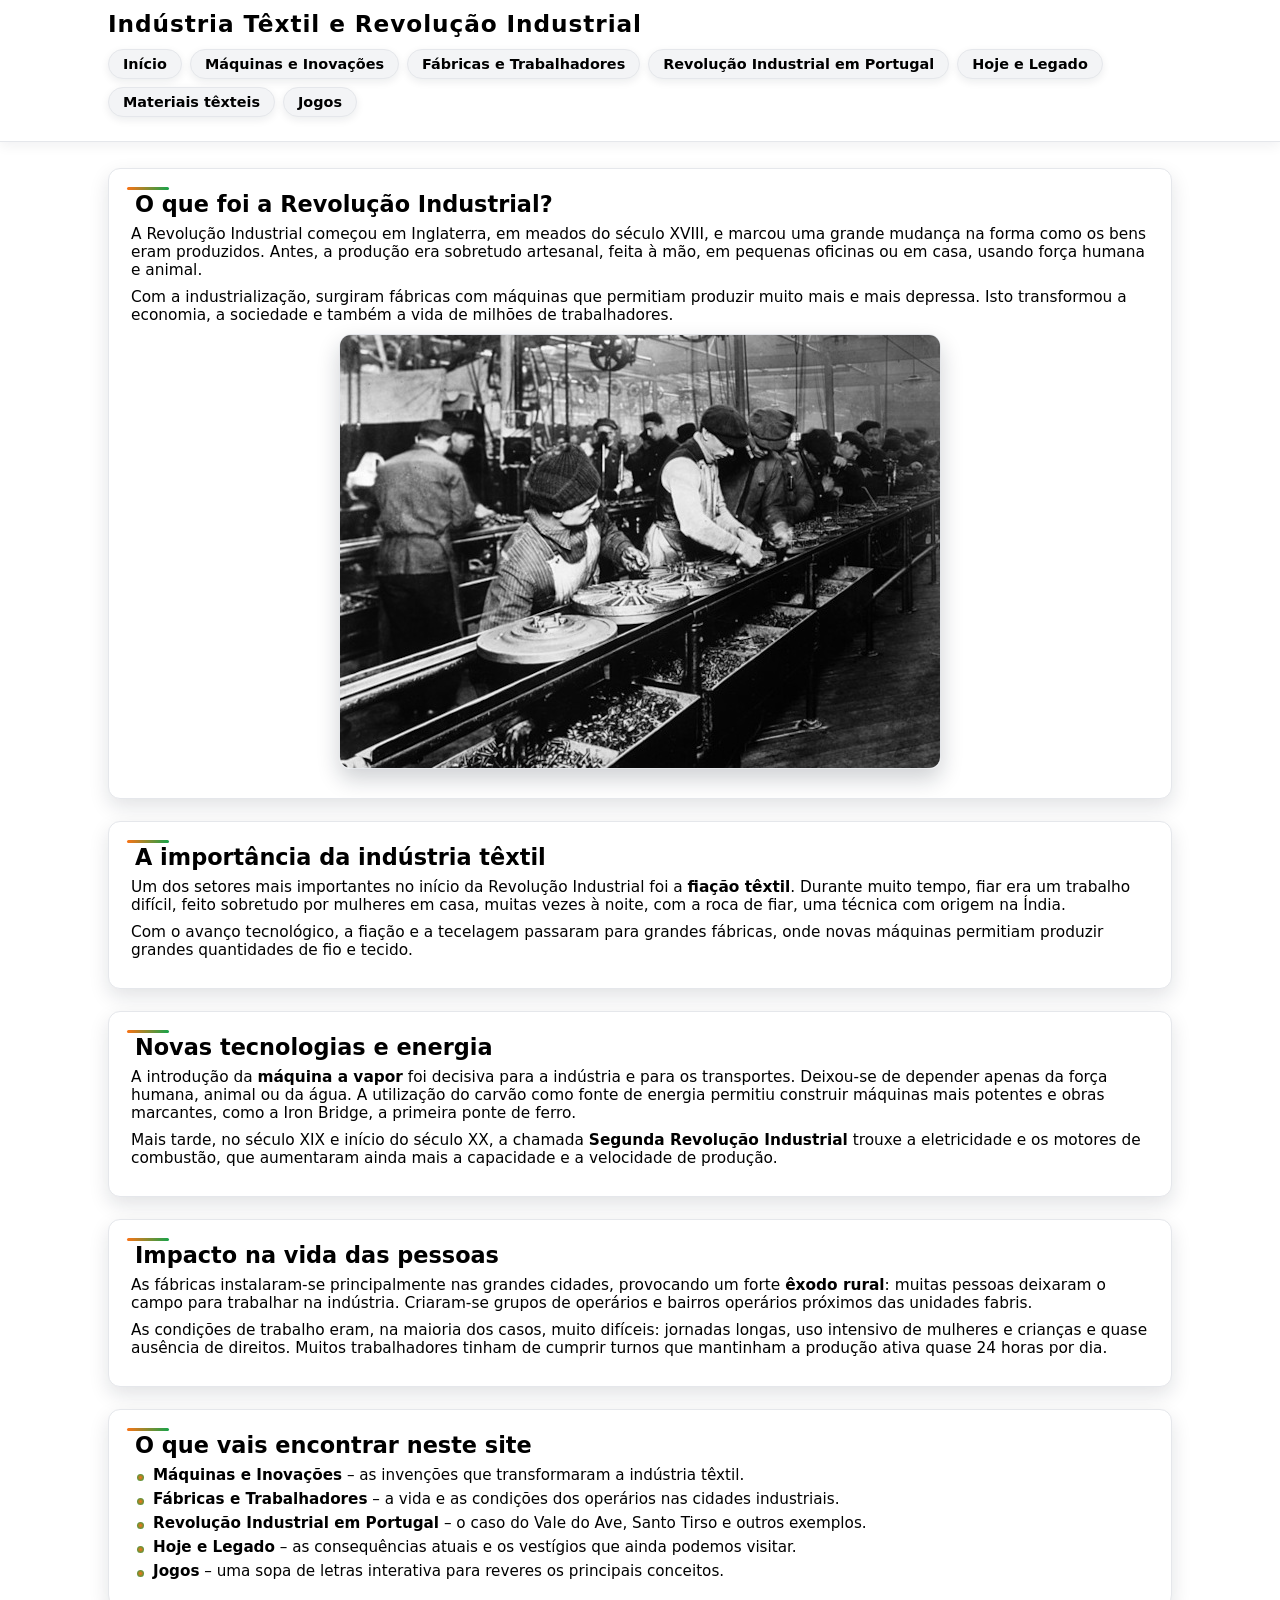
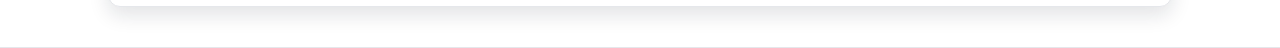
==== commit 283b427e: "Update index.html" ====
--- a/index.html
+++ b/index.html
@@ -14,8 +14,8 @@
     <a href="fabricas.html">Fábricas e Trabalhadores</a>
     <a href="portugal.html">Revolução Industrial em Portugal</a>
     <a href="hoje.html">Hoje e Legado</a>
+    <a href="materiais.html">Materiais têxteis</a>
     <a href="jogos.html">Jogos</a>
-    <a href="materiais.html">Materiais têxteis</a>
   </nav>
 </header>
 
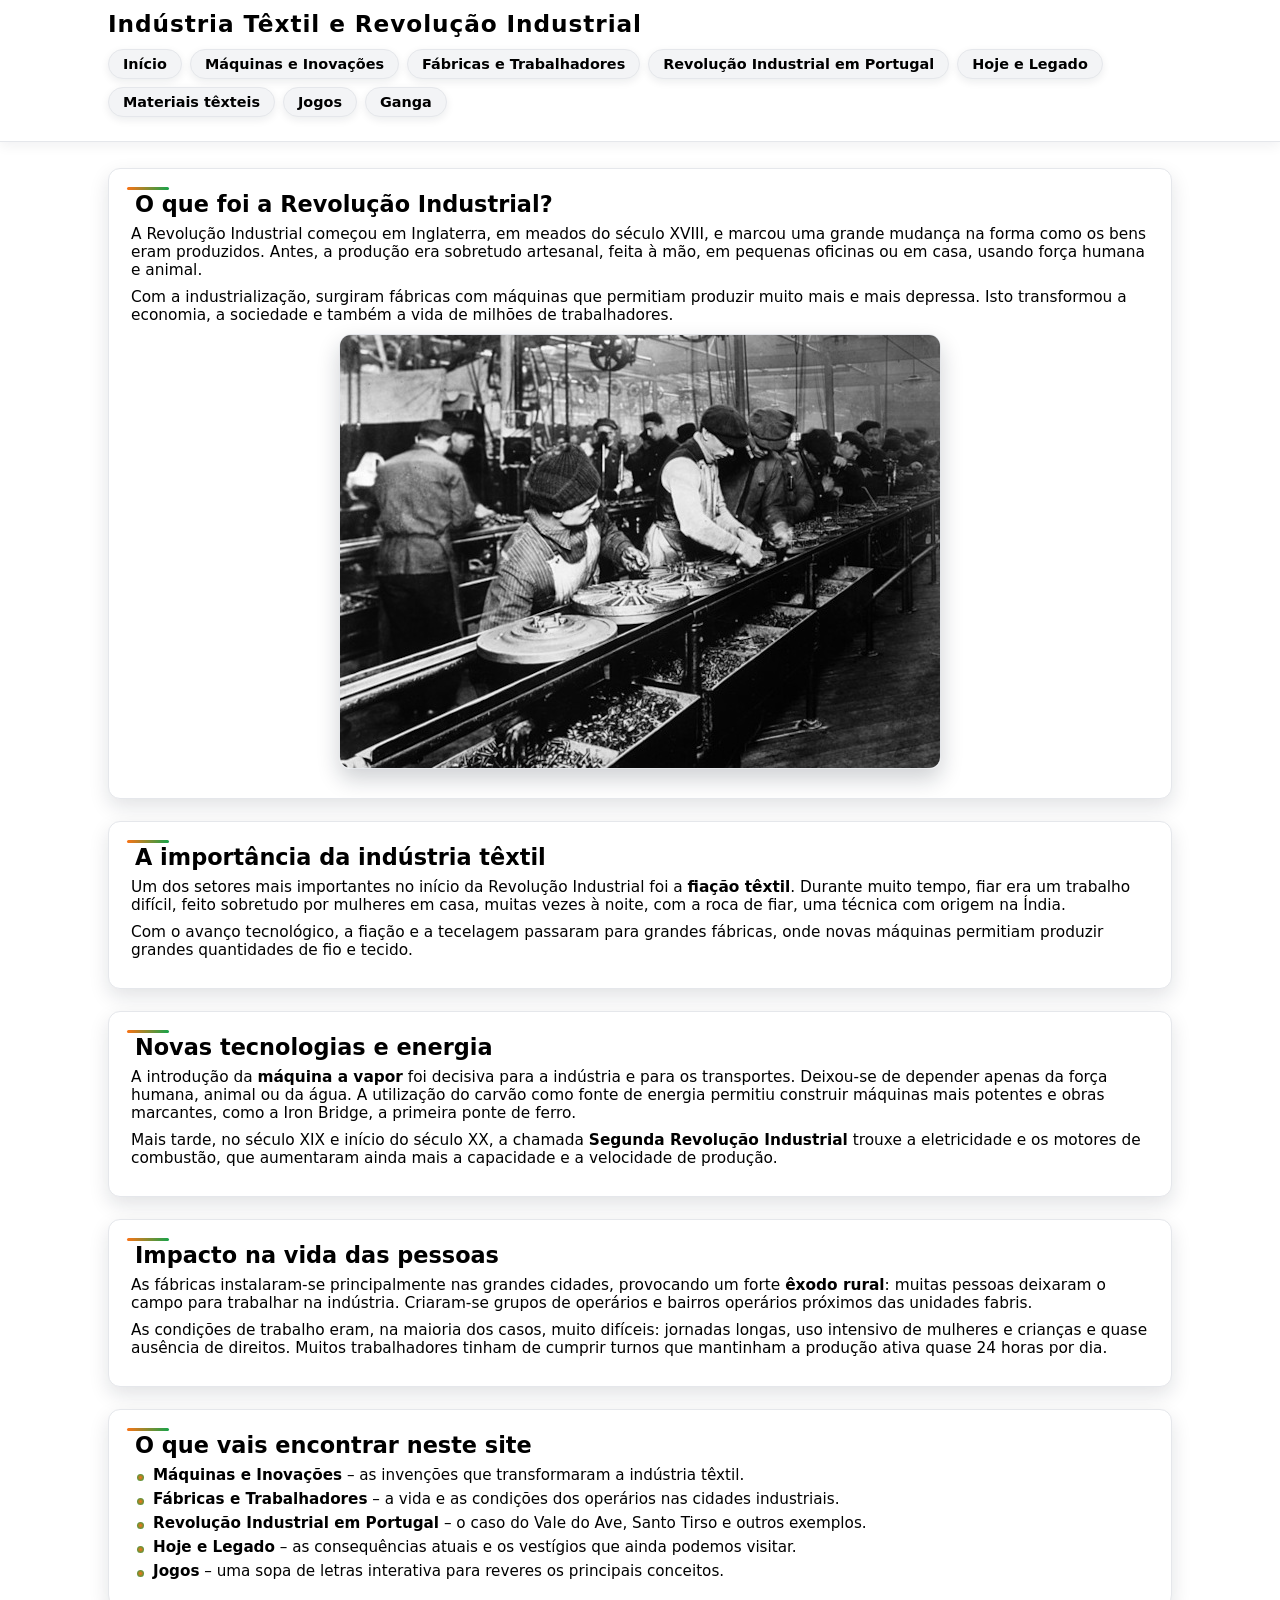
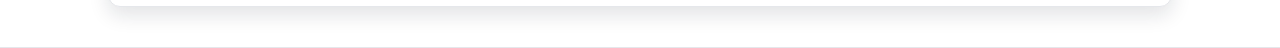
==== commit 2f70f270: "Update index.html" ====
--- a/index.html
+++ b/index.html
@@ -16,6 +16,7 @@
     <a href="hoje.html">Hoje e Legado</a>
     <a href="materiais.html">Materiais têxteis</a>
     <a href="jogos.html">Jogos</a>
+    <a href="ganga.html">Ganga</a>
   </nav>
 </header>
 
